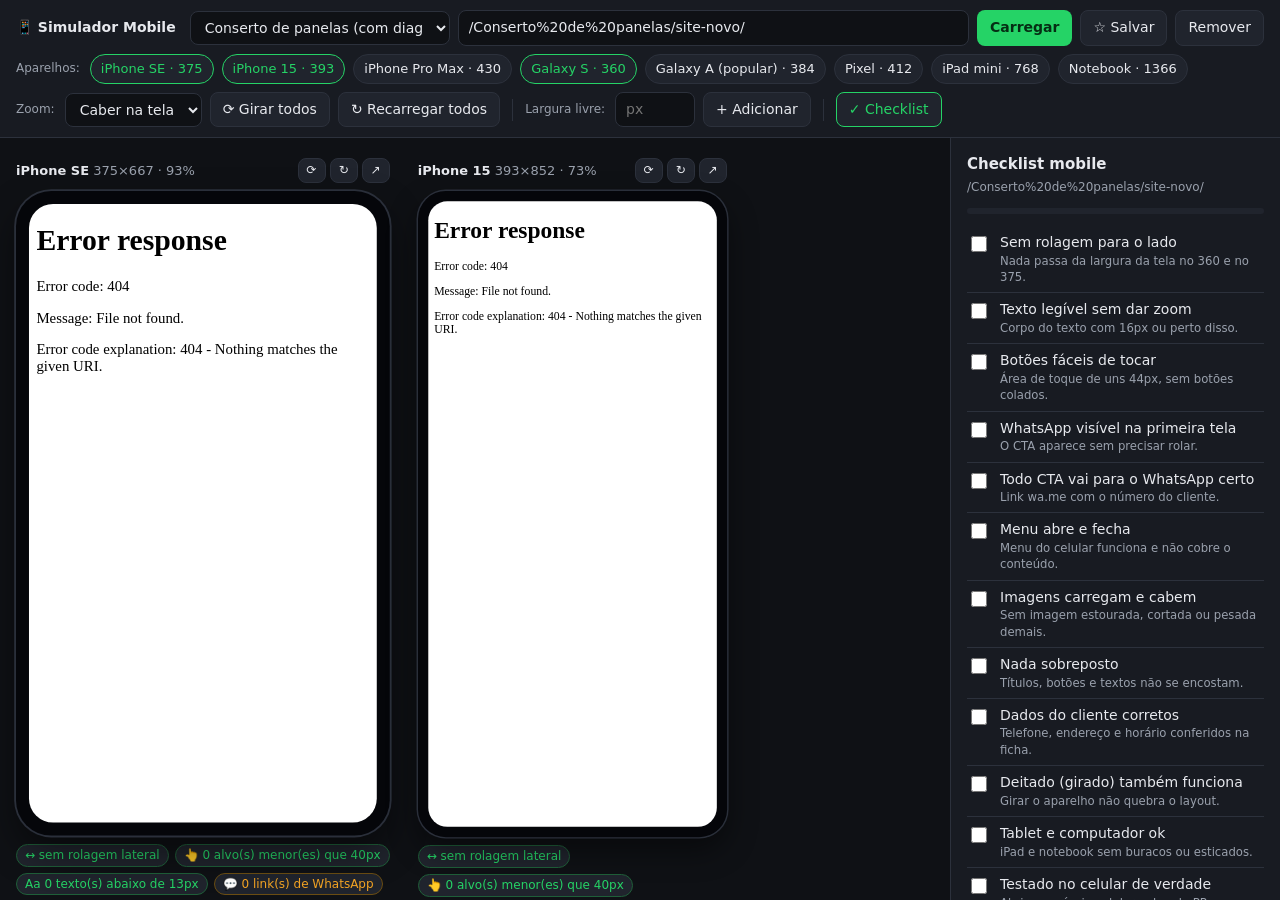
==== ferramentas/simulador-mobile/index.html @ bd8e77a7 "Adiciona o Simulador Mobile para testar os sites em vários celulares Página local que abre um site e" ====
<!doctype html>
<html lang="pt-BR">
<head>
<meta charset="utf-8">
<meta name="viewport" content="width=device-width, initial-scale=1">
<title>Simulador Mobile</title>
<style>
  :root {
    --bg: #0f1115;
    --painel: #181b22;
    --painel-2: #20242d;
    --borda: #2c313c;
    --texto: #e7e9ee;
    --suave: #9aa1ad;
    --destaque: #25d366;
    --alerta: #f5a524;
    --erro: #ef4444;
    --casca: #05060a;
    --raio: 10px;
  }
  * { box-sizing: border-box; }
  html, body { margin: 0; height: 100%; }
  body {
    background: var(--bg);
    color: var(--texto);
    font: 14px/1.4 system-ui, -apple-system, "Segoe UI", Roboto, sans-serif;
    display: flex;
    flex-direction: column;
  }
  button, input, select, textarea { font: inherit; color: inherit; }
  button {
    background: var(--painel-2);
    border: 1px solid var(--borda);
    border-radius: 8px;
    padding: 7px 12px;
    cursor: pointer;
    white-space: nowrap;
  }
  button:hover { border-color: var(--suave); }
  button.primario { background: var(--destaque); color: #052e14; border-color: transparent; font-weight: 600; }
  button.ativo { border-color: var(--destaque); color: var(--destaque); }
  input, select, textarea {
    background: var(--bg);
    border: 1px solid var(--borda);
    border-radius: 8px;
    padding: 7px 10px;
  }
  input:focus, select:focus, textarea:focus, button:focus-visible { outline: 2px solid var(--destaque); outline-offset: 1px; }

  header {
    background: var(--painel);
    border-bottom: 1px solid var(--borda);
    padding: 10px 16px;
    display: grid;
    gap: 8px;
  }
  .linha { display: flex; gap: 8px; flex-wrap: wrap; align-items: center; }
  .marca { font-weight: 700; margin-right: 6px; }
  #url { flex: 1 1 320px; min-width: 0; }
  #sites { max-width: 260px; }
  .rotulo { color: var(--suave); font-size: 12px; margin-right: 2px; }
  .chip { padding: 5px 10px; border-radius: 999px; font-size: 13px; }
  .sep { width: 1px; height: 22px; background: var(--borda); margin: 0 4px; }

  main { flex: 1; display: flex; min-height: 0; }
  #palco {
    flex: 1;
    overflow: auto;
    padding: 20px 16px 40px;
    display: flex;
    gap: 28px;
    align-items: flex-start;
    flex-wrap: wrap;
    align-content: flex-start;
  }
  .aparelho { display: flex; flex-direction: column; gap: 8px; }
  .aparelho-topo { display: flex; justify-content: space-between; align-items: center; gap: 8px; font-size: 13px; }
  .aparelho-topo b { font-weight: 600; }
  .aparelho-topo .medida { color: var(--suave); font-variant-numeric: tabular-nums; }
  .aparelho-topo .acoes { display: flex; gap: 4px; }
  .aparelho-topo .acoes button { padding: 3px 8px; font-size: 12px; }
  .moldura { position: relative; }
  .casca {
    position: absolute; top: 0; left: 0;
    transform-origin: top left;
    background: var(--casca);
    border-radius: 38px;
    padding: 14px;
    box-shadow: 0 0 0 2px #2a2f3a, 0 18px 40px rgba(0,0,0,.45);
  }
  .casca.tablet { border-radius: 26px; padding: 18px; }
  .casca.desktop { border-radius: 10px; padding: 10px 10px 18px; }
  .casca iframe {
    display: block;
    border: 0;
    background: #fff;
    border-radius: 26px;
  }
  .casca.tablet iframe { border-radius: 10px; }
  .casca.desktop iframe { border-radius: 2px; }
  .diagnostico { display: flex; gap: 6px; flex-wrap: wrap; font-size: 12px; max-width: 100%; }
  .selo { padding: 2px 8px; border-radius: 999px; background: var(--painel-2); border: 1px solid var(--borda); }
  .selo.ok { color: var(--destaque); border-color: #1f5f39; }
  .selo.aviso { color: var(--alerta); border-color: #6b4d12; }
  .selo.ruim { color: var(--erro); border-color: #6b1f1f; }

  aside {
    width: 330px;
    flex: none;
    background: var(--painel);
    border-left: 1px solid var(--borda);
    overflow: auto;
    padding: 16px;
  }
  aside.fechado { display: none; }
  aside h2 { font-size: 15px; margin: 0 0 4px; }
  aside p.sub { color: var(--suave); margin: 0 0 12px; font-size: 12px; word-break: break-all; }
  .item { display: flex; gap: 10px; align-items: flex-start; padding: 7px 0; border-bottom: 1px solid var(--borda); cursor: pointer; }
  .item input { margin-top: 3px; accent-color: var(--destaque); width: 16px; height: 16px; flex: none; }
  .item small { display: block; color: var(--suave); }
  .progresso { height: 6px; background: var(--painel-2); border-radius: 999px; overflow: hidden; margin: 8px 0 12px; }
  .progresso div { height: 100%; background: var(--destaque); width: 0; transition: width .2s; }
  aside textarea { width: 100%; min-height: 90px; margin-top: 12px; resize: vertical; }
  aside .linha { margin-top: 10px; }
  .dica { color: var(--suave); font-size: 12px; margin-top: 16px; border-top: 1px solid var(--borda); padding-top: 12px; }
  .dica code { background: var(--bg); padding: 1px 5px; border-radius: 4px; }
  .vazio { color: var(--suave); padding: 40px 0; text-align: center; width: 100%; }
  #aviso { position: fixed; bottom: 16px; left: 50%; transform: translateX(-50%); background: var(--destaque); color: #052e14; padding: 8px 14px; border-radius: 8px; font-weight: 600; opacity: 0; transition: opacity .2s; pointer-events: none; }
  #aviso.mostra { opacity: 1; }

  @media (max-width: 900px) {
    body { display: block; }
    main { display: block; }
    #palco { overflow: visible; justify-content: center; }
    aside { width: 100%; border-left: 0; border-top: 1px solid var(--borda); }
    #sites { max-width: 100%; flex: 1 1 100%; }
  }
</style>
</head>
<body>
<header>
  <div class="linha">
    <span class="marca">📱 Simulador Mobile</span>
    <select id="sites" aria-label="Sites salvos"></select>
    <input id="url" type="text" placeholder="Endereço do site (ex.: localhost:5180 ou meusite.netlify.app)" aria-label="Endereço do site">
    <button class="primario" id="carregar">Carregar</button>
    <button id="salvar" title="Guardar este endereço na lista">☆ Salvar</button>
    <button id="remover" title="Tirar o site selecionado da lista">Remover</button>
  </div>
  <div class="linha" id="linha-aparelhos">
    <span class="rotulo">Aparelhos:</span>
  </div>
  <div class="linha">
    <span class="rotulo">Zoom:</span>
    <select id="zoom" aria-label="Zoom">
      <option value="auto">Caber na tela</option>
      <option value="1">100%</option>
      <option value="0.75">75%</option>
      <option value="0.5">50%</option>
    </select>
    <button id="girar">⟳ Girar todos</button>
    <button id="recarregar">↻ Recarregar todos</button>
    <span class="sep"></span>
    <span class="rotulo">Largura livre:</span>
    <input id="largura" type="number" min="240" max="1920" step="1" placeholder="px" style="width:80px" aria-label="Largura livre em pixels">
    <button id="add-largura">+ Adicionar</button>
    <span class="sep"></span>
    <button id="painel">✓ Checklist</button>
  </div>
</header>

<main>
  <section id="palco" aria-label="Aparelhos"></section>
  <aside id="lateral">
    <h2>Checklist mobile</h2>
    <p class="sub" id="check-url">Carregue um site para começar.</p>
    <div class="progresso"><div id="barra"></div></div>
    <div id="itens"></div>
    <textarea id="notas" placeholder="Anotações deste site (o que corrigir, em qual aparelho)…"></textarea>
    <div class="linha">
      <button id="copiar">Copiar relatório</button>
      <button id="limpar">Zerar checklist</button>
    </div>
    <div class="dica">
      <b>Como usar</b><br>
      • O site abre em cada aparelho com a largura real dele, então o CSS de celular é aplicado igual ao do aparelho.<br>
      • Toque, teclado virtual e o navegador do celular <b>não</b> são simulados: a conferência final continua sendo no celular de verdade.<br>
      • Se um aparelho ficar em branco, o site bloqueia ser aberto dentro de outra página. Use ↗ para abrir em nova aba.<br>
      • Para ter os <b>diagnósticos automáticos</b> (rolagem lateral, botões pequenos, letras pequenas, links de WhatsApp), abra esta ferramenta pelo servidor da pasta da agência. Veja o <code>LEIAME.md</code>.
    </div>
  </aside>
</main>
<div id="aviso" role="status"></div>

<script>
(() => {
  const APARELHOS = [
    { id: 'se',     nome: 'iPhone SE',    w: 375,  h: 667,  tipo: 'celular' },
    { id: 'ip15',   nome: 'iPhone 15',    w: 393,  h: 852,  tipo: 'celular' },
    { id: 'promax', nome: 'iPhone Pro Max', w: 430, h: 932, tipo: 'celular' },
    { id: 'galaxy', nome: 'Galaxy S',     w: 360,  h: 780,  tipo: 'celular' },
    { id: 'a',      nome: 'Galaxy A (popular)', w: 384, h: 832, tipo: 'celular' },
    { id: 'pixel',  nome: 'Pixel',        w: 412,  h: 915,  tipo: 'celular' },
    { id: 'ipad',   nome: 'iPad mini',    w: 768,  h: 1024, tipo: 'tablet' },
    { id: 'note',   nome: 'Notebook',     w: 1366, h: 768,  tipo: 'desktop' },
  ];

  const CHECKLIST = [
    ['Sem rolagem para o lado', 'Nada passa da largura da tela no 360 e no 375.'],
    ['Texto legível sem dar zoom', 'Corpo do texto com 16px ou perto disso.'],
    ['Botões fáceis de tocar', 'Área de toque de uns 44px, sem botões colados.'],
    ['WhatsApp visível na primeira tela', 'O CTA aparece sem precisar rolar.'],
    ['Todo CTA vai para o WhatsApp certo', 'Link wa.me com o número do cliente.'],
    ['Menu abre e fecha', 'Menu do celular funciona e não cobre o conteúdo.'],
    ['Imagens carregam e cabem', 'Sem imagem estourada, cortada ou pesada demais.'],
    ['Nada sobreposto', 'Títulos, botões e textos não se encostam.'],
    ['Dados do cliente corretos', 'Telefone, endereço e horário conferidos na ficha.'],
    ['Deitado (girado) também funciona', 'Girar o aparelho não quebra o layout.'],
    ['Tablet e computador ok', 'iPad e notebook sem buracos ou esticados.'],
    ['Testado no celular de verdade', 'Abrir no próprio celular antes do PR.'],
  ];

  const SITES_PADRAO = [
    { nome: 'Conserto de panelas (com diagnóstico)', url: '/Conserto%20de%20panelas/site-novo/' },
    { nome: 'Conserto de panelas (local 5180)', url: 'http://localhost:5180/' },
    { nome: 'Conserto de panelas (Netlify)', url: 'https://conserto-de-panelas-bh.netlify.app/' },
  ];

  // ---------- armazenamento (falha em silêncio em janela anônima) ----------
  const CHAVE = 'simulador-mobile:v1';
  function ler() {
    try { return JSON.parse(localStorage.getItem(CHAVE)) || {}; } catch { return {}; }
  }
  function gravar() {
    try { localStorage.setItem(CHAVE, JSON.stringify(estado)); } catch {}
  }

  const salvo = ler();
  const estado = {
    url: salvo.url || (location.protocol === 'file:' ? SITES_PADRAO[2].url : SITES_PADRAO[0].url),
    sites: Array.isArray(salvo.sites) && salvo.sites.length ? salvo.sites : SITES_PADRAO.slice(),
    ativos: Array.isArray(salvo.ativos) ? salvo.ativos : ['se', 'ip15', 'galaxy'],
    livres: Array.isArray(salvo.livres) ? salvo.livres : [],
    girados: salvo.girados || {},
    zoom: salvo.zoom || 'auto',
    painel: salvo.painel !== false,
    checks: salvo.checks || {},
  };

  const $ = (s) => document.querySelector(s);
  const palco = $('#palco');
  const campoUrl = $('#url');
  const listaSites = $('#sites');

  function avisar(msg) {
    const a = $('#aviso');
    a.textContent = msg;
    a.classList.add('mostra');
    clearTimeout(avisar.t);
    avisar.t = setTimeout(() => a.classList.remove('mostra'), 1800);
  }

  function normalizar(u) {
    u = (u || '').trim();
    if (!u) return '';
    if (/^(https?:|file:)/i.test(u) || u.startsWith('/')) return u;
    const local = /^(localhost|127\.|192\.168\.|10\.)/i.test(u);
    return (local ? 'http://' : 'https://') + u;
  }

  function todosAparelhos() {
    return APARELHOS.concat(estado.livres.map((w) => ({
      id: 'livre-' + w, nome: 'Livre', w, h: Math.round(w * 2.05), tipo: w >= 1024 ? 'desktop' : (w >= 700 ? 'tablet' : 'celular'), livre: true,
    })));
  }

  // ---------- sites salvos ----------
  function montarSites() {
    listaSites.innerHTML = '';
    const opc0 = document.createElement('option');
    opc0.value = '';
    opc0.textContent = 'Sites salvos…';
    listaSites.appendChild(opc0);
    estado.sites.forEach((s, i) => {
      const o = document.createElement('option');
      o.value = String(i);
      o.textContent = s.nome;
      if (s.url === estado.url) o.selected = true;
      listaSites.appendChild(o);
    });
  }
  listaSites.addEventListener('change', () => {
    const s = estado.sites[Number(listaSites.value)];
    if (s) carregar(s.url);
  });
  $('#salvar').addEventListener('click', () => {
    const url = normalizar(campoUrl.value);
    if (!url) return;
    if (estado.sites.some((s) => s.url === url)) { avisar('Esse site já está salvo'); return; }
    const nome = prompt('Nome do site na lista:', url.replace(/^https?:\/\//, '').replace(/\/$/, ''));
    if (!nome) return;
    estado.sites.push({ nome: nome.trim(), url });
    gravar(); montarSites(); avisar('Site salvo');
  });
  $('#remover').addEventListener('click', () => {
    const i = Number(listaSites.value);
    const s = estado.sites[i];
    if (!listaSites.value || !s) { avisar('Escolha um site da lista primeiro'); return; }
    if (!confirm('Tirar "' + s.nome + '" da lista?')) return;
    estado.sites.splice(i, 1);
    gravar(); montarSites();
  });

  // ---------- botões de aparelho ----------
  function montarChips() {
    const linha = $('#linha-aparelhos');
    linha.querySelectorAll('.chip').forEach((c) => c.remove());
    todosAparelhos().forEach((a) => {
      const b = document.createElement('button');
      b.className = 'chip' + (estado.ativos.includes(a.id) ? ' ativo' : '');
      b.textContent = a.livre ? a.w + 'px ✕' : a.nome + ' · ' + a.w;
      b.title = a.livre ? 'Clique para tirar esta largura' : 'Mostrar ou esconder';
      b.addEventListener('click', () => {
        if (a.livre) {
          estado.livres = estado.livres.filter((w) => w !== a.w);
          estado.ativos = estado.ativos.filter((x) => x !== a.id);
        } else if (estado.ativos.includes(a.id)) {
          estado.ativos = estado.ativos.filter((x) => x !== a.id);
        } else {
          estado.ativos.push(a.id);
        }
        gravar(); montarChips(); montarPalco();
      });
      linha.appendChild(b);
    });
  }
  $('#add-largura').addEventListener('click', () => {
    const w = Math.round(Number($('#largura').value));
    if (!(w >= 240 && w <= 1920)) { avisar('Use uma largura entre 240 e 1920'); return; }
    if (!estado.livres.includes(w)) estado.livres.push(w);
    if (!estado.ativos.includes('livre-' + w)) estado.ativos.push('livre-' + w);
    $('#largura').value = '';
    gravar(); montarChips(); montarPalco();
  });

  // ---------- palco ----------
  function medidas(a) {
    const g = !!estado.girados[a.id];
    return { w: g ? a.h : a.w, h: g ? a.w : a.h };
  }
  function borda(tipo) { return tipo === 'tablet' ? 18 : tipo === 'desktop' ? 10 : 14; }

  function escala(a) {
    if (estado.zoom !== 'auto') return Number(estado.zoom);
    const { w, h } = medidas(a);
    const b = borda(a.tipo);
    const estreito = window.matchMedia('(max-width: 900px)').matches;
    const altura = Math.max(320, (estreito ? window.innerHeight * 0.85 : palco.clientHeight) - 110);
    const largura = Math.max(260, palco.clientWidth - 40);
    return Math.min(1, altura / (h + b * 2 + 8), largura / (w + b * 2));
  }

  function montarPalco() {
    palco.innerHTML = '';
    const lista = todosAparelhos().filter((a) => estado.ativos.includes(a.id));
    if (!lista.length) {
      palco.innerHTML = '<p class="vazio">Escolha pelo menos um aparelho acima.</p>';
      return;
    }
    lista.forEach((a) => {
      const { w, h } = medidas(a);
      const b = borda(a.tipo);
      const s = escala(a);
      const cw = w + b * 2;
      const ch = h + b * 2 + (a.tipo === 'desktop' ? 8 : 0);

      const caixa = document.createElement('div');
      caixa.className = 'aparelho';
      caixa.style.width = Math.max(cw * s, 200) + 'px';

      const topo = document.createElement('div');
      topo.className = 'aparelho-topo';
      topo.innerHTML = '<span><b></b> <span class="medida"></span></span><span class="acoes"></span>';
      topo.querySelector('b').textContent = a.livre ? 'Largura livre' : a.nome;
      topo.querySelector('.medida').textContent = w + '×' + h + (s < 1 ? ' · ' + Math.round(s * 100) + '%' : '');
      const acoes = topo.querySelector('.acoes');

      const iframe = document.createElement('iframe');
      iframe.width = w;
      iframe.height = h;
      iframe.title = (a.livre ? 'Largura ' + w : a.nome) + ' — ' + estado.url;
      iframe.src = estado.url;

      const diag = document.createElement('div');
      diag.className = 'diagnostico';

      const bt = (txt, title, fn) => {
        const x = document.createElement('button');
        x.textContent = txt; x.title = title; x.addEventListener('click', fn);
        acoes.appendChild(x);
      };
      bt('⟳', 'Girar este aparelho', () => { estado.girados[a.id] = !estado.girados[a.id]; gravar(); montarPalco(); });
      bt('↻', 'Recarregar', () => { iframe.src = estado.url; });
      bt('↗', 'Abrir em nova aba', () => { window.open(estado.url, '_blank', 'noopener'); });

      const moldura = document.createElement('div');
      moldura.className = 'moldura';
      moldura.style.width = cw * s + 'px';
      moldura.style.height = ch * s + 'px';
      const casca = document.createElement('div');
      casca.className = 'casca' + (a.tipo !== 'celular' ? ' ' + a.tipo : '');
      casca.style.transform = 'scale(' + s + ')';
      casca.appendChild(iframe);
      moldura.appendChild(casca);

      iframe.addEventListener('load', () => diagnosticar(iframe, diag, w));

      caixa.append(topo, moldura, diag);
      palco.appendChild(caixa);
    });
  }

  // ---------- diagnóstico automático (só quando o site é da mesma origem) ----------
  function selo(diag, classe, texto, dica) {
    const x = document.createElement('span');
    x.className = 'selo ' + classe;
    x.textContent = texto;
    if (dica) x.title = dica;
    diag.appendChild(x);
  }
  function diagnosticar(iframe, diag, w) {
    diag.innerHTML = '';
    let doc;
    try { doc = iframe.contentDocument; if (!doc || !doc.body) throw 0; }
    catch { selo(diag, '', 'sem diagnóstico automático', 'O site está em outra origem. Veja o LEIAME.md para ativar.'); return; }

    setTimeout(() => {
      try {
        const win = iframe.contentWindow;
        const larg = Math.max(doc.documentElement.scrollWidth, doc.body.scrollWidth);
        const sobra = larg - win.innerWidth;
        if (sobra > 1) selo(diag, 'ruim', '↔ passa ' + sobra + 'px da tela', culpados(doc, win.innerWidth));
        else selo(diag, 'ok', '↔ sem rolagem lateral');

        const tocaveis = [...doc.querySelectorAll('a[href], button, input, select, textarea, [role="button"]')]
          .filter((el) => { const r = el.getBoundingClientRect(); return r.width > 0 && r.height > 0 && win.getComputedStyle(el).visibility !== 'hidden'; });
        const pequenos = tocaveis.filter((el) => {
          const r = el.getBoundingClientRect();
          const emTexto = el.tagName === 'A' && el.closest('p, li') && !el.className;
          return !emTexto && (r.height < 40 || r.width < 40);
        });
        selo(diag, pequenos.length ? 'aviso' : 'ok', '👆 ' + pequenos.length + ' alvo(s) menor(es) que 40px',
          pequenos.slice(0, 8).map(descrever).join('\n'));

        const letras = [...doc.querySelectorAll('p, li, a, span, label, small, td')]
          .filter((el) => el.childNodes.length && [...el.childNodes].some((n) => n.nodeType === 3 && n.textContent.trim()))
          .filter((el) => parseFloat(win.getComputedStyle(el).fontSize) < 13);
        selo(diag, letras.length ? 'aviso' : 'ok', 'Aa ' + letras.length + ' texto(s) abaixo de 13px',
          letras.slice(0, 8).map(descrever).join('\n'));

        const wa = [...doc.querySelectorAll('a[href]')].filter((el) => /wa\.me|api\.whatsapp\.com|whatsapp:/i.test(el.getAttribute('href')));
        const numeros = [...new Set(wa.map((el) => (el.getAttribute('href').match(/(?:wa\.me\/|phone=)(\d+)/) || [])[1]).filter(Boolean))];
        selo(diag, wa.length ? (numeros.length > 1 ? 'aviso' : 'ok') : 'aviso',
          '💬 ' + wa.length + ' link(s) de WhatsApp' + (numeros.length > 1 ? ' · ' + numeros.length + ' números diferentes!' : ''),
          numeros.join('\n'));

        const primeira = wa.some((el) => { const r = el.getBoundingClientRect(); return r.top < win.innerHeight && r.bottom > 0 && r.width > 0; });
        if (wa.length) selo(diag, primeira ? 'ok' : 'aviso', primeira ? 'WhatsApp na primeira tela' : 'WhatsApp só depois de rolar');
      } catch (e) {
        selo(diag, '', 'diagnóstico falhou: ' + e.message);
      }
    }, 600);
  }
  function descrever(el) {
    const t = (el.textContent || el.getAttribute('aria-label') || '').trim().replace(/\s+/g, ' ').slice(0, 40);
    return el.tagName.toLowerCase() + (el.className && typeof el.className === 'string' ? '.' + el.className.trim().split(/\s+/)[0] : '') + (t ? ' "' + t + '"' : '');
  }
  function culpados(doc, larg) {
    const lista = [...doc.body.querySelectorAll('*')].filter((el) => el.getBoundingClientRect().right > larg + 1);
    const folhas = lista.filter((el) => !lista.some((o) => o !== el && el.contains(o)));
    return 'Passam da tela:\n' + folhas.slice(0, 8).map(descrever).join('\n');
  }

  // ---------- checklist ----------
  function chaveCheck() { return estado.url.replace(/[?#].*$/, ''); }
  function montarChecklist() {
    const k = chaveCheck();
    const dados = estado.checks[k] || { feitos: [], notas: '' };
    $('#check-url').textContent = k;
    const itens = $('#itens');
    itens.innerHTML = '';
    CHECKLIST.forEach(([titulo, dica], i) => {
      const l = document.createElement('label');
      l.className = 'item';
      l.innerHTML = '<input type="checkbox"><span><span class="t"></span><small></small></span>';
      l.querySelector('.t').textContent = titulo;
      l.querySelector('small').textContent = dica;
      const cb = l.querySelector('input');
      cb.checked = dados.feitos.includes(i);
      cb.addEventListener('change', () => {
        const d = estado.checks[k] || { feitos: [], notas: '' };
        d.feitos = cb.checked ? [...new Set([...d.feitos, i])] : d.feitos.filter((x) => x !== i);
        estado.checks[k] = d; gravar(); progresso();
      });
      itens.appendChild(l);
    });
    $('#notas').value = dados.notas || '';
    progresso();
  }
  function progresso() {
    const d = estado.checks[chaveCheck()] || { feitos: [] };
    $('#barra').style.width = (d.feitos.length / CHECKLIST.length * 100) + '%';
  }
  $('#notas').addEventListener('input', (e) => {
    const k = chaveCheck();
    const d = estado.checks[k] || { feitos: [], notas: '' };
    d.notas = e.target.value; estado.checks[k] = d; gravar();
  });
  $('#limpar').addEventListener('click', () => {
    if (!confirm('Zerar o checklist e as anotações deste site?')) return;
    delete estado.checks[chaveCheck()]; gravar(); montarChecklist();
  });
  $('#copiar').addEventListener('click', async () => {
    const d = estado.checks[chaveCheck()] || { feitos: [], notas: '' };
    const aparelhos = todosAparelhos().filter((a) => estado.ativos.includes(a.id)).map((a) => (a.livre ? 'livre' : a.nome) + ' ' + a.w + 'px').join(', ');
    const linhas = [
      '## Teste mobile',
      'Site: ' + chaveCheck(),
      'Aparelhos: ' + aparelhos,
      '',
      ...CHECKLIST.map(([t], i) => '- [' + (d.feitos.includes(i) ? 'x' : ' ') + '] ' + t),
    ];
    const diags = [...document.querySelectorAll('.aparelho')].map((c) => {
      const nome = c.querySelector('.aparelho-topo b').textContent + ' ' + c.querySelector('.medida').textContent.split(' ')[0];
      const s = [...c.querySelectorAll('.selo')].map((x) => x.textContent).join(' · ');
      return s ? '- ' + nome + ': ' + s : '';
    }).filter(Boolean);
    if (diags.length) linhas.push('', '### Diagnóstico automático', ...diags);
    if (d.notas && d.notas.trim()) linhas.push('', '### Anotações', d.notas.trim());
    const texto = linhas.join('\n');
    try { await navigator.clipboard.writeText(texto); avisar('Relatório copiado'); }
    catch { prompt('Copie o relatório:', texto); }
  });

  // ---------- controles gerais ----------
  function carregar(url) {
    url = normalizar(url);
    if (!url) return;
    estado.url = url;
    campoUrl.value = url;
    gravar(); montarSites(); montarPalco(); montarChecklist();
  }
  $('#carregar').addEventListener('click', () => carregar(campoUrl.value));
  campoUrl.addEventListener('keydown', (e) => { if (e.key === 'Enter') carregar(campoUrl.value); });
  $('#recarregar').addEventListener('click', () => {
    palco.querySelectorAll('iframe').forEach((f) => { f.src = estado.url; });
  });
  $('#girar').addEventListener('click', () => {
    const lista = todosAparelhos().filter((a) => estado.ativos.includes(a.id));
    const algumEmPe = lista.some((a) => !estado.girados[a.id]);
    lista.forEach((a) => { estado.girados[a.id] = algumEmPe; });
    gravar(); montarPalco();
  });
  const zoom = $('#zoom');
  zoom.value = estado.zoom;
  zoom.addEventListener('change', () => { estado.zoom = zoom.value; gravar(); montarPalco(); });
  const lateral = $('#lateral');
  const btPainel = $('#painel');
  function aplicarPainel() {
    lateral.classList.toggle('fechado', !estado.painel);
    btPainel.classList.toggle('ativo', estado.painel);
  }
  btPainel.addEventListener('click', () => { estado.painel = !estado.painel; gravar(); aplicarPainel(); montarPalco(); });

  let tempo;
  window.addEventListener('resize', () => {
    if (estado.zoom !== 'auto') return;
    clearTimeout(tempo);
    tempo = setTimeout(montarPalco, 250);
  });

  // ---------- início ----------
  const daBarra = new URLSearchParams(location.search).get('url');
  campoUrl.value = estado.url;
  aplicarPainel();
  montarSites();
  montarChips();
  if (daBarra) carregar(daBarra); else { montarPalco(); montarChecklist(); }
})();
</script>
</body>
</html>
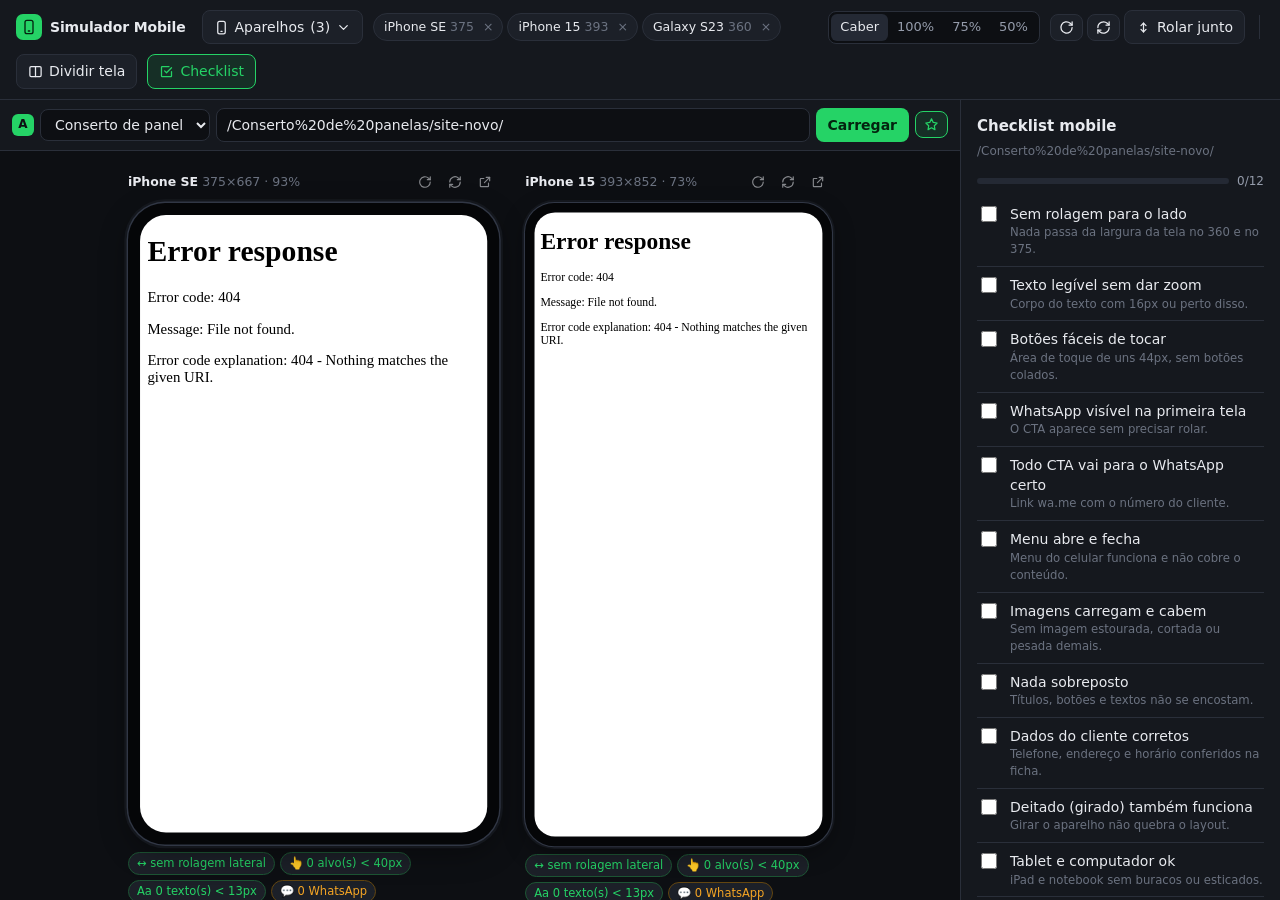
==== commit b21e67ca: "Simulador Mobile: 40 aparelhos com busca, tela dividida e rolar junto - Lista de ~40 modelos (Apple," ====
--- a/ferramentas/simulador-mobile/index.html
+++ b/ferramentas/simulador-mobile/index.html
@@ -6,106 +6,189 @@
 <title>Simulador Mobile</title>
 <style>
   :root {
-    --bg: #0f1115;
-    --painel: #181b22;
-    --painel-2: #20242d;
-    --borda: #2c313c;
-    --texto: #e7e9ee;
-    --suave: #9aa1ad;
+    --bg: #0d0f13;
+    --painel: #15181e;
+    --painel-2: #1c2028;
+    --painel-3: #242934;
+    --borda: #2a2f3a;
+    --borda-forte: #3a4150;
+    --texto: #e8eaef;
+    --suave: #959cab;
+    --apagado: #6b7280;
     --destaque: #25d366;
+    --destaque-fundo: rgba(37, 211, 102, .12);
     --alerta: #f5a524;
-    --erro: #ef4444;
-    --casca: #05060a;
-    --raio: 10px;
+    --erro: #f05252;
+    --casca: #050608;
+    --sombra: 0 10px 30px rgba(0, 0, 0, .35);
+    --cor-a: #25d366;
+    --cor-b: #60a5fa;
+    --cor-c: #f472b6;
   }
   * { box-sizing: border-box; }
   html, body { margin: 0; height: 100%; }
   body {
     background: var(--bg);
     color: var(--texto);
-    font: 14px/1.4 system-ui, -apple-system, "Segoe UI", Roboto, sans-serif;
+    font: 14px/1.45 system-ui, -apple-system, "Segoe UI", Roboto, sans-serif;
     display: flex;
     flex-direction: column;
+    -webkit-font-smoothing: antialiased;
   }
   button, input, select, textarea { font: inherit; color: inherit; }
   button {
     background: var(--painel-2);
     border: 1px solid var(--borda);
     border-radius: 8px;
-    padding: 7px 12px;
+    padding: 6px 11px;
     cursor: pointer;
     white-space: nowrap;
-  }
-  button:hover { border-color: var(--suave); }
-  button.primario { background: var(--destaque); color: #052e14; border-color: transparent; font-weight: 600; }
-  button.ativo { border-color: var(--destaque); color: var(--destaque); }
+    display: inline-flex;
+    align-items: center;
+    gap: 6px;
+    transition: border-color .15s, background .15s, color .15s;
+  }
+  button:hover { border-color: var(--borda-forte); background: var(--painel-3); }
+  button.primario { background: var(--destaque); color: #04230f; border-color: transparent; font-weight: 600; }
+  button.primario:hover { background: #3be07c; }
+  button.ativo { border-color: var(--destaque); color: var(--destaque); background: var(--destaque-fundo); }
+  button.icone { padding: 5px 8px; }
+  button:disabled { opacity: .45; cursor: default; }
   input, select, textarea {
     background: var(--bg);
     border: 1px solid var(--borda);
     border-radius: 8px;
-    padding: 7px 10px;
-  }
-  input:focus, select:focus, textarea:focus, button:focus-visible { outline: 2px solid var(--destaque); outline-offset: 1px; }
-
-  header {
+    padding: 6px 10px;
+  }
+  input::placeholder, textarea::placeholder { color: var(--apagado); }
+  :focus-visible { outline: 2px solid var(--destaque); outline-offset: 1px; }
+  svg { width: 15px; height: 15px; flex: none; }
+
+  /* ---------- barra superior ---------- */
+  .topo {
     background: var(--painel);
     border-bottom: 1px solid var(--borda);
     padding: 10px 16px;
-    display: grid;
-    gap: 8px;
-  }
-  .linha { display: flex; gap: 8px; flex-wrap: wrap; align-items: center; }
-  .marca { font-weight: 700; margin-right: 6px; }
-  #url { flex: 1 1 320px; min-width: 0; }
-  #sites { max-width: 260px; }
-  .rotulo { color: var(--suave); font-size: 12px; margin-right: 2px; }
-  .chip { padding: 5px 10px; border-radius: 999px; font-size: 13px; }
-  .sep { width: 1px; height: 22px; background: var(--borda); margin: 0 4px; }
-
+    display: flex;
+    gap: 10px;
+    align-items: center;
+    flex-wrap: wrap;
+    position: relative;
+    z-index: 5;
+  }
+  .marca { display: flex; align-items: center; gap: 8px; font-weight: 700; letter-spacing: -.01em; margin-right: 6px; }
+  .marca .logo { width: 26px; height: 26px; border-radius: 7px; background: var(--destaque); color: #04230f; display: grid; place-items: center; }
+  .marca .logo svg { width: 16px; height: 16px; }
+  .grupo { display: flex; gap: 4px; align-items: center; }
+  .grupo-sep { width: 1px; height: 24px; background: var(--borda); margin: 0 4px; }
+  .empurra { flex: 1; }
+  .segmentado { display: inline-flex; background: var(--bg); border: 1px solid var(--borda); border-radius: 8px; padding: 2px; }
+  .segmentado button { border: 0; background: transparent; padding: 4px 9px; border-radius: 6px; font-size: 13px; color: var(--suave); }
+  .segmentado button.ativo { background: var(--painel-3); color: var(--texto); }
+  .selecionados { display: flex; gap: 4px; flex-wrap: wrap; align-items: center; }
+  .chip {
+    font-size: 12.5px;
+    padding: 3px 4px 3px 10px;
+    border-radius: 999px;
+    background: var(--painel-2);
+    border: 1px solid var(--borda);
+    display: inline-flex; align-items: center; gap: 4px;
+  }
+  .chip .px { color: var(--apagado); font-variant-numeric: tabular-nums; }
+  .chip button { border: 0; background: transparent; padding: 1px 5px; border-radius: 999px; color: var(--apagado); }
+  .chip button:hover { color: var(--erro); background: transparent; }
+
+  /* ---------- seletor de aparelhos ---------- */
+  .seletor { position: relative; }
+  .pop {
+    position: absolute; top: calc(100% + 6px); left: 0;
+    width: 360px; max-width: calc(100vw - 32px);
+    background: var(--painel);
+    border: 1px solid var(--borda-forte);
+    border-radius: 12px;
+    box-shadow: var(--sombra);
+    display: none;
+    flex-direction: column;
+    max-height: min(560px, calc(100vh - 90px));
+  }
+  .pop.aberto { display: flex; }
+  .pop-topo { padding: 10px; border-bottom: 1px solid var(--borda); display: grid; gap: 8px; }
+  .pop-topo input { width: 100%; }
+  .atalhos { display: flex; gap: 4px; flex-wrap: wrap; }
+  .atalhos button { font-size: 12px; padding: 3px 9px; border-radius: 999px; }
+  .lista { overflow: auto; padding: 4px 0; }
+  .lista h4 { margin: 8px 12px 2px; font-size: 11px; text-transform: uppercase; letter-spacing: .06em; color: var(--apagado); font-weight: 600; }
+  .op { display: flex; align-items: center; gap: 10px; padding: 6px 12px; cursor: pointer; }
+  .op:hover { background: var(--painel-2); }
+  .op input { accent-color: var(--destaque); width: 15px; height: 15px; margin: 0; }
+  .op .nome { flex: 1; }
+  .op .tag { font-size: 10.5px; color: var(--destaque); border: 1px solid #1f5f39; border-radius: 999px; padding: 0 6px; }
+  .op .px { color: var(--apagado); font-size: 12px; font-variant-numeric: tabular-nums; }
+  .pop-rodape { padding: 10px; border-top: 1px solid var(--borda); display: flex; gap: 6px; align-items: center; }
+  .pop-rodape input { width: 90px; }
+  .pop-rodape .contador { margin-left: auto; color: var(--apagado); font-size: 12px; }
+  .nada { color: var(--apagado); padding: 16px 12px; text-align: center; }
+
+  /* ---------- área principal ---------- */
   main { flex: 1; display: flex; min-height: 0; }
-  #palco {
+  #janelas { flex: 1; display: flex; min-width: 0; }
+  .janela { flex: 1 1 0; min-width: 0; display: flex; flex-direction: column; border-right: 1px solid var(--borda); }
+  .janela:last-child { border-right: 0; }
+  .janela.foco .janela-topo { box-shadow: inset 0 -2px 0 var(--cor); }
+  .janela-topo {
+    display: flex; gap: 6px; align-items: center;
+    padding: 8px 12px;
+    background: var(--painel);
+    border-bottom: 1px solid var(--borda);
+  }
+  .letra { width: 22px; height: 22px; border-radius: 6px; display: grid; place-items: center; font-weight: 700; font-size: 12px; color: #0d0f13; background: var(--cor); flex: none; }
+  .janela-topo select { max-width: 170px; min-width: 0; flex: 0 1 auto; }
+  .janela-topo input { flex: 1 1 120px; min-width: 0; }
+  .palco {
     flex: 1;
     overflow: auto;
-    padding: 20px 16px 40px;
+    padding: 18px 16px 36px;
     display: flex;
-    gap: 28px;
+    gap: 26px;
     align-items: flex-start;
+    justify-content: center;
     flex-wrap: wrap;
     align-content: flex-start;
   }
   .aparelho { display: flex; flex-direction: column; gap: 8px; }
-  .aparelho-topo { display: flex; justify-content: space-between; align-items: center; gap: 8px; font-size: 13px; }
+  .aparelho-topo { display: flex; justify-content: space-between; align-items: center; gap: 8px; font-size: 12.5px; min-height: 26px; }
+  .aparelho-topo .info { min-width: 0; overflow: hidden; text-overflow: ellipsis; white-space: nowrap; }
   .aparelho-topo b { font-weight: 600; }
-  .aparelho-topo .medida { color: var(--suave); font-variant-numeric: tabular-nums; }
-  .aparelho-topo .acoes { display: flex; gap: 4px; }
-  .aparelho-topo .acoes button { padding: 3px 8px; font-size: 12px; }
+  .aparelho-topo .medida { color: var(--apagado); font-variant-numeric: tabular-nums; margin-left: 4px; }
+  .aparelho-topo .acoes { display: flex; gap: 2px; opacity: .55; transition: opacity .15s; }
+  .aparelho:hover .acoes, .aparelho:focus-within .acoes { opacity: 1; }
+  .aparelho-topo .acoes button { padding: 4px 6px; background: transparent; border-color: transparent; }
+  .aparelho-topo .acoes button:hover { background: var(--painel-2); border-color: var(--borda); }
+  .aparelho-topo .acoes svg { width: 14px; height: 14px; }
   .moldura { position: relative; }
   .casca {
     position: absolute; top: 0; left: 0;
     transform-origin: top left;
     background: var(--casca);
-    border-radius: 38px;
-    padding: 14px;
-    box-shadow: 0 0 0 2px #2a2f3a, 0 18px 40px rgba(0,0,0,.45);
+    border-radius: 40px;
+    padding: 13px;
+    box-shadow: 0 0 0 1.5px #313745, 0 0 0 4px #14171d, var(--sombra);
   }
   .casca.tablet { border-radius: 26px; padding: 18px; }
   .casca.desktop { border-radius: 10px; padding: 10px 10px 18px; }
-  .casca iframe {
-    display: block;
-    border: 0;
-    background: #fff;
-    border-radius: 26px;
-  }
+  .casca iframe { display: block; border: 0; background: #fff; border-radius: 28px; }
   .casca.tablet iframe { border-radius: 10px; }
   .casca.desktop iframe { border-radius: 2px; }
-  .diagnostico { display: flex; gap: 6px; flex-wrap: wrap; font-size: 12px; max-width: 100%; }
-  .selo { padding: 2px 8px; border-radius: 999px; background: var(--painel-2); border: 1px solid var(--borda); }
-  .selo.ok { color: var(--destaque); border-color: #1f5f39; }
-  .selo.aviso { color: var(--alerta); border-color: #6b4d12; }
-  .selo.ruim { color: var(--erro); border-color: #6b1f1f; }
-
+  .diagnostico { display: flex; gap: 5px; flex-wrap: wrap; font-size: 11.5px; }
+  .selo { padding: 2px 8px; border-radius: 999px; background: var(--painel-2); border: 1px solid var(--borda); color: var(--suave); cursor: default; }
+  .selo.ok { color: var(--destaque); border-color: #1d5534; }
+  .selo.aviso { color: var(--alerta); border-color: #634610; }
+  .selo.ruim { color: var(--erro); border-color: #6b2222; }
+  .vazio { color: var(--apagado); padding: 60px 16px; text-align: center; width: 100%; }
+
+  /* ---------- checklist ---------- */
   aside {
-    width: 330px;
+    width: 320px;
     flex: none;
     background: var(--painel);
     border-left: 1px solid var(--borda);
@@ -113,96 +196,182 @@
     padding: 16px;
   }
   aside.fechado { display: none; }
-  aside h2 { font-size: 15px; margin: 0 0 4px; }
-  aside p.sub { color: var(--suave); margin: 0 0 12px; font-size: 12px; word-break: break-all; }
-  .item { display: flex; gap: 10px; align-items: flex-start; padding: 7px 0; border-bottom: 1px solid var(--borda); cursor: pointer; }
-  .item input { margin-top: 3px; accent-color: var(--destaque); width: 16px; height: 16px; flex: none; }
-  .item small { display: block; color: var(--suave); }
-  .progresso { height: 6px; background: var(--painel-2); border-radius: 999px; overflow: hidden; margin: 8px 0 12px; }
-  .progresso div { height: 100%; background: var(--destaque); width: 0; transition: width .2s; }
-  aside textarea { width: 100%; min-height: 90px; margin-top: 12px; resize: vertical; }
-  aside .linha { margin-top: 10px; }
-  .dica { color: var(--suave); font-size: 12px; margin-top: 16px; border-top: 1px solid var(--borda); padding-top: 12px; }
-  .dica code { background: var(--bg); padding: 1px 5px; border-radius: 4px; }
-  .vazio { color: var(--suave); padding: 40px 0; text-align: center; width: 100%; }
-  #aviso { position: fixed; bottom: 16px; left: 50%; transform: translateX(-50%); background: var(--destaque); color: #052e14; padding: 8px 14px; border-radius: 8px; font-weight: 600; opacity: 0; transition: opacity .2s; pointer-events: none; }
-  #aviso.mostra { opacity: 1; }
+  .aside-topo { display: flex; align-items: center; justify-content: space-between; gap: 8px; }
+  aside h2 { font-size: 15px; margin: 0; }
+  aside .alvo { display: flex; gap: 6px; align-items: center; margin-top: 10px; }
+  aside .alvo select { flex: 1; min-width: 0; }
+  aside p.sub { color: var(--apagado); margin: 6px 0 0; font-size: 12px; word-break: break-all; }
+  .progresso { display: flex; align-items: center; gap: 8px; margin: 12px 0 6px; font-size: 12px; color: var(--suave); }
+  .barra { flex: 1; height: 6px; background: var(--painel-3); border-radius: 999px; overflow: hidden; }
+  .barra div { height: 100%; background: var(--destaque); width: 0; transition: width .25s; }
+  .item { display: flex; gap: 10px; align-items: flex-start; padding: 8px 0; border-bottom: 1px solid var(--borda); cursor: pointer; }
+  .item:last-child { border-bottom: 0; }
+  .item input { margin-top: 2px; accent-color: var(--destaque); width: 16px; height: 16px; flex: none; }
+  .item small { display: block; color: var(--apagado); }
+  .item:has(input:checked) .t { color: var(--suave); text-decoration: line-through; text-decoration-color: var(--apagado); }
+  aside textarea { width: 100%; min-height: 84px; margin-top: 10px; resize: vertical; }
+  aside .acoes-check { display: flex; gap: 6px; margin-top: 8px; }
+  aside .acoes-check button:first-child { flex: 1; justify-content: center; }
+  details.dica { color: var(--suave); font-size: 12px; margin-top: 16px; border-top: 1px solid var(--borda); padding-top: 12px; }
+  details.dica summary { cursor: pointer; color: var(--texto); font-weight: 600; }
+  details.dica ul { padding-left: 16px; margin: 8px 0 0; }
+  details.dica li { margin-bottom: 6px; }
+  details.dica code { background: var(--bg); padding: 1px 5px; border-radius: 4px; }
+
+  #aviso { position: fixed; bottom: 18px; left: 50%; transform: translate(-50%, 8px); background: var(--texto); color: var(--bg); padding: 8px 14px; border-radius: 8px; font-weight: 600; opacity: 0; transition: opacity .2s, transform .2s; pointer-events: none; z-index: 20; }
+  #aviso.mostra { opacity: 1; transform: translate(-50%, 0); }
 
   @media (max-width: 900px) {
     body { display: block; }
-    main { display: block; }
-    #palco { overflow: visible; justify-content: center; }
-    aside { width: 100%; border-left: 0; border-top: 1px solid var(--borda); }
-    #sites { max-width: 100%; flex: 1 1 100%; }
+    main, #janelas { display: block; }
+    .janela { border-right: 0; border-bottom: 1px solid var(--borda); }
+    .palco { overflow: visible; }
+    aside { width: 100%; border-left: 0; }
+    .empurra { display: none; }
+    .janela-topo { flex-wrap: wrap; }
+    .janela-topo select { max-width: none; flex: 1 1 calc(100% - 40px); }
   }
 </style>
 </head>
 <body>
-<header>
-  <div class="linha">
-    <span class="marca">📱 Simulador Mobile</span>
-    <select id="sites" aria-label="Sites salvos"></select>
-    <input id="url" type="text" placeholder="Endereço do site (ex.: localhost:5180 ou meusite.netlify.app)" aria-label="Endereço do site">
-    <button class="primario" id="carregar">Carregar</button>
-    <button id="salvar" title="Guardar este endereço na lista">☆ Salvar</button>
-    <button id="remover" title="Tirar o site selecionado da lista">Remover</button>
+<svg width="0" height="0" style="position:absolute" aria-hidden="true">
+  <symbol id="i-cel" viewBox="0 0 24 24" fill="none" stroke="currentColor" stroke-width="2" stroke-linecap="round"><rect x="6" y="2" width="12" height="20" rx="3"/><path d="M11 18h2"/></symbol>
+  <symbol id="i-girar" viewBox="0 0 24 24" fill="none" stroke="currentColor" stroke-width="2" stroke-linecap="round" stroke-linejoin="round"><path d="M21 12a9 9 0 1 1-3-6.7L21 8"/><path d="M21 3v5h-5"/></symbol>
+  <symbol id="i-recarregar" viewBox="0 0 24 24" fill="none" stroke="currentColor" stroke-width="2" stroke-linecap="round" stroke-linejoin="round"><path d="M3 12a9 9 0 0 1 15-6.7L21 8"/><path d="M21 3v5h-5"/><path d="M21 12a9 9 0 0 1-15 6.7L3 16"/><path d="M3 21v-5h5"/></symbol>
+  <symbol id="i-abrir" viewBox="0 0 24 24" fill="none" stroke="currentColor" stroke-width="2" stroke-linecap="round" stroke-linejoin="round"><path d="M14 4h6v6"/><path d="M20 4l-9 9"/><path d="M18 14v5a1 1 0 0 1-1 1H5a1 1 0 0 1-1-1V7a1 1 0 0 1 1-1h5"/></symbol>
+  <symbol id="i-dividir" viewBox="0 0 24 24" fill="none" stroke="currentColor" stroke-width="2" stroke-linecap="round"><rect x="3" y="4" width="18" height="16" rx="2"/><path d="M12 4v16"/></symbol>
+  <symbol id="i-check" viewBox="0 0 24 24" fill="none" stroke="currentColor" stroke-width="2" stroke-linecap="round" stroke-linejoin="round"><path d="M9 11l3 3 8-8"/><path d="M20 12v7a1 1 0 0 1-1 1H5a1 1 0 0 1-1-1V5a1 1 0 0 1 1-1h11"/></symbol>
+  <symbol id="i-elo" viewBox="0 0 24 24" fill="none" stroke="currentColor" stroke-width="2" stroke-linecap="round"><path d="M12 5v14"/><path d="M8 9l4-4 4 4"/><path d="M8 15l4 4 4-4"/></symbol>
+  <symbol id="i-estrela" viewBox="0 0 24 24" fill="none" stroke="currentColor" stroke-width="2" stroke-linejoin="round"><path d="M12 3l2.8 5.7 6.2.9-4.5 4.4 1 6.2L12 17.3 6.5 20.2l1-6.2L3 9.6l6.2-.9z"/></symbol>
+  <symbol id="i-x" viewBox="0 0 24 24" fill="none" stroke="currentColor" stroke-width="2" stroke-linecap="round"><path d="M6 6l12 12M18 6L6 18"/></symbol>
+  <symbol id="i-seta" viewBox="0 0 24 24" fill="none" stroke="currentColor" stroke-width="2" stroke-linecap="round" stroke-linejoin="round"><path d="M6 9l6 6 6-6"/></symbol>
+</svg>
+
+<header class="topo">
+  <div class="marca"><span class="logo"><svg><use href="#i-cel"/></svg></span>Simulador Mobile</div>
+
+  <div class="seletor">
+    <button id="abrir-seletor" aria-expanded="false" aria-controls="pop"><svg><use href="#i-cel"/></svg>Aparelhos <span id="qtd" class="px"></span><svg><use href="#i-seta"/></svg></button>
+    <div class="pop" id="pop" role="dialog" aria-label="Escolher aparelhos">
+      <div class="pop-topo">
+        <input id="busca" type="search" placeholder="Buscar modelo, marca ou largura (ex.: galaxy, moto, 390)" aria-label="Buscar aparelho">
+        <div class="atalhos" id="atalhos"></div>
+      </div>
+      <div class="lista" id="lista"></div>
+      <div class="pop-rodape">
+        <input id="largura" type="number" min="240" max="1920" placeholder="Largura" aria-label="Largura livre em pixels">
+        <button id="add-largura">+ Largura livre</button>
+        <span class="contador" id="contador"></span>
+      </div>
+    </div>
   </div>
-  <div class="linha" id="linha-aparelhos">
-    <span class="rotulo">Aparelhos:</span>
+  <div class="selecionados" id="selecionados"></div>
+
+  <span class="empurra"></span>
+
+  <div class="segmentado" id="zoom" role="group" aria-label="Zoom">
+    <button data-z="auto">Caber</button>
+    <button data-z="1">100%</button>
+    <button data-z="0.75">75%</button>
+    <button data-z="0.5">50%</button>
   </div>
-  <div class="linha">
-    <span class="rotulo">Zoom:</span>
-    <select id="zoom" aria-label="Zoom">
-      <option value="auto">Caber na tela</option>
-      <option value="1">100%</option>
-      <option value="0.75">75%</option>
-      <option value="0.5">50%</option>
-    </select>
-    <button id="girar">⟳ Girar todos</button>
-    <button id="recarregar">↻ Recarregar todos</button>
-    <span class="sep"></span>
-    <span class="rotulo">Largura livre:</span>
-    <input id="largura" type="number" min="240" max="1920" step="1" placeholder="px" style="width:80px" aria-label="Largura livre em pixels">
-    <button id="add-largura">+ Adicionar</button>
-    <span class="sep"></span>
-    <button id="painel">✓ Checklist</button>
+  <div class="grupo">
+    <button class="icone" id="girar" title="Girar todos os aparelhos"><svg><use href="#i-girar"/></svg></button>
+    <button class="icone" id="recarregar" title="Recarregar todos"><svg><use href="#i-recarregar"/></svg></button>
+    <button id="sincronizar" title="Rolar todos os aparelhos juntos (só com diagnóstico ativo)"><svg><use href="#i-elo"/></svg>Rolar junto</button>
   </div>
+  <span class="grupo-sep"></span>
+  <button id="dividir" title="Abrir outra janela para comparar outro site"><svg><use href="#i-dividir"/></svg>Dividir tela</button>
+  <button id="painel" title="Mostrar ou esconder o checklist"><svg><use href="#i-check"/></svg>Checklist</button>
 </header>
 
 <main>
-  <section id="palco" aria-label="Aparelhos"></section>
+  <div id="janelas"></div>
   <aside id="lateral">
-    <h2>Checklist mobile</h2>
-    <p class="sub" id="check-url">Carregue um site para começar.</p>
-    <div class="progresso"><div id="barra"></div></div>
+    <div class="aside-topo"><h2>Checklist mobile</h2></div>
+    <div class="alvo">
+      <select id="alvo" aria-label="Janela do checklist"></select>
+    </div>
+    <p class="sub" id="check-url"></p>
+    <div class="progresso"><div class="barra"><div id="barra"></div></div><span id="conta"></span></div>
     <div id="itens"></div>
-    <textarea id="notas" placeholder="Anotações deste site (o que corrigir, em qual aparelho)…"></textarea>
-    <div class="linha">
+    <textarea id="notas" placeholder="Anotações deste site: o que corrigir e em qual aparelho…"></textarea>
+    <div class="acoes-check">
       <button id="copiar">Copiar relatório</button>
-      <button id="limpar">Zerar checklist</button>
+      <button id="limpar">Zerar</button>
     </div>
-    <div class="dica">
-      <b>Como usar</b><br>
-      • O site abre em cada aparelho com a largura real dele, então o CSS de celular é aplicado igual ao do aparelho.<br>
-      • Toque, teclado virtual e o navegador do celular <b>não</b> são simulados: a conferência final continua sendo no celular de verdade.<br>
-      • Se um aparelho ficar em branco, o site bloqueia ser aberto dentro de outra página. Use ↗ para abrir em nova aba.<br>
-      • Para ter os <b>diagnósticos automáticos</b> (rolagem lateral, botões pequenos, letras pequenas, links de WhatsApp), abra esta ferramenta pelo servidor da pasta da agência. Veja o <code>LEIAME.md</code>.
-    </div>
+    <details class="dica">
+      <summary>Como usar</summary>
+      <ul>
+        <li>Cada aparelho tem a largura real dele, então o site aparece com o layout de celular que o cliente vê.</li>
+        <li><b>Dividir tela</b> abre até 3 janelas. Cada uma carrega um site; os aparelhos são os mesmos, para comparar versões lado a lado.</li>
+        <li>Toque, teclado do celular e Safari <b>não</b> são simulados: a conferência final é no celular de verdade.</li>
+        <li>Aparelho em branco: o site bloqueia ser aberto dentro de outra página. Use o botão de abrir em nova aba.</li>
+        <li><b>Diagnóstico automático</b> e <b>Rolar junto</b> só funcionam com a ferramenta aberta pelo <code>abrir.bat</code> e o site em um endereço que começa com <code>/</code>. Veja o <code>LEIAME.md</code>.</li>
+      </ul>
+    </details>
   </aside>
 </main>
 <div id="aviso" role="status"></div>
 
 <script>
 (() => {
+  // Medidas em pixels de CSS (a tela que o navegador do aparelho enxerga), em pé.
+  // Os grupos juntam modelos com a mesma medida. Valores aproximados para Android.
   const APARELHOS = [
-    { id: 'se',     nome: 'iPhone SE',    w: 375,  h: 667,  tipo: 'celular' },
-    { id: 'ip15',   nome: 'iPhone 15',    w: 393,  h: 852,  tipo: 'celular' },
-    { id: 'promax', nome: 'iPhone Pro Max', w: 430, h: 932, tipo: 'celular' },
-    { id: 'galaxy', nome: 'Galaxy S',     w: 360,  h: 780,  tipo: 'celular' },
-    { id: 'a',      nome: 'Galaxy A (popular)', w: 384, h: 832, tipo: 'celular' },
-    { id: 'pixel',  nome: 'Pixel',        w: 412,  h: 915,  tipo: 'celular' },
-    { id: 'ipad',   nome: 'iPad mini',    w: 768,  h: 1024, tipo: 'tablet' },
-    { id: 'note',   nome: 'Notebook',     w: 1366, h: 768,  tipo: 'desktop' },
+    { id: 'se1',      marca: 'Apple',    nome: 'iPhone SE (1ª) / 5s', w: 320, h: 568 },
+    { id: 'se',       marca: 'Apple',    nome: 'iPhone SE (2ª/3ª) / 8', w: 375, h: 667 },
+    { id: 'ip8plus',  marca: 'Apple',    nome: 'iPhone 8 Plus', w: 414, h: 736 },
+    { id: 'ipx',      marca: 'Apple',    nome: 'iPhone X / XS / 11 Pro / 12 mini / 13 mini', w: 375, h: 812 },
+    { id: 'ip11',     marca: 'Apple',    nome: 'iPhone XR / 11', w: 414, h: 896, pop: true },
+    { id: 'ip13',     marca: 'Apple',    nome: 'iPhone 12 / 13 / 14', w: 390, h: 844, pop: true },
+    { id: 'ip15',     marca: 'Apple',    nome: 'iPhone 14 Pro / 15 / 16', w: 393, h: 852, pop: true },
+    { id: 'ip16pro',  marca: 'Apple',    nome: 'iPhone 16 Pro', w: 402, h: 874 },
+    { id: 'ip14plus', marca: 'Apple',    nome: 'iPhone 14 Plus', w: 428, h: 926 },
+    { id: 'promax',   marca: 'Apple',    nome: 'iPhone 15 Plus / 15 Pro Max / 16 Plus', w: 430, h: 932 },
+    { id: 'ip16max',  marca: 'Apple',    nome: 'iPhone 16 Pro Max', w: 440, h: 956 },
+
+    { id: 'ga-hd',    marca: 'Samsung',  nome: 'Galaxy A03 / A04 / A05 / A12 / A13 / A14', w: 360, h: 800, pop: true },
+    { id: 'a',        marca: 'Samsung',  nome: 'Galaxy A15 / A25 / A35 / A54 / A55', w: 384, h: 832, pop: true },
+    { id: 'ga51',     marca: 'Samsung',  nome: 'Galaxy A51 / A52 / A71', w: 412, h: 914 },
+    { id: 'gs8',      marca: 'Samsung',  nome: 'Galaxy S8 / S9', w: 360, h: 740 },
+    { id: 'gs20',     marca: 'Samsung',  nome: 'Galaxy S20 / S21', w: 360, h: 800 },
+    { id: 'galaxy',   marca: 'Samsung',  nome: 'Galaxy S22 / S23 / S24', w: 360, h: 780 },
+    { id: 'gs20u',    marca: 'Samsung',  nome: 'Galaxy S20 Ultra / Note 20', w: 412, h: 915 },
+    { id: 'gsultra',  marca: 'Samsung',  nome: 'Galaxy S22 / S23 / S24 Ultra', w: 384, h: 824 },
+    { id: 'gfold',    marca: 'Samsung',  nome: 'Galaxy Z Fold (fechado)', w: 344, h: 882 },
+
+    { id: 'mg4',      marca: 'Motorola', nome: 'Moto G antigo (G4 a G6)', w: 360, h: 640 },
+    { id: 'me',       marca: 'Motorola', nome: 'Moto E (E13 / E22 / E32)', w: 360, h: 800, pop: true },
+    { id: 'mg-hd',    marca: 'Motorola', nome: 'Moto G tela HD+ (G04 / G14 / G24)', w: 360, h: 800, pop: true },
+    { id: 'mg-fhd',   marca: 'Motorola', nome: 'Moto G tela Full HD+ (G54 / G84 / Edge)', w: 412, h: 915, pop: true },
+
+    { id: 'redmi',    marca: 'Xiaomi',   nome: 'Redmi 9 / 10 / 12 / 13 (HD+)', w: 360, h: 800 },
+    { id: 'rnote',    marca: 'Xiaomi',   nome: 'Redmi Note 10 / 11 / 12 / 13 / Poco X', w: 393, h: 873, pop: true },
+
+    { id: 'pixel5',   marca: 'Google',   nome: 'Pixel 5', w: 393, h: 851 },
+    { id: 'pixel',    marca: 'Google',   nome: 'Pixel 7 / 8', w: 412, h: 915 },
+    { id: 'pixel7p',  marca: 'Google',   nome: 'Pixel 7 Pro', w: 412, h: 892 },
+
+    { id: 'ipad',     marca: 'Tablet',   nome: 'iPad mini', w: 768, h: 1024, tipo: 'tablet' },
+    { id: 'ipadair',  marca: 'Tablet',   nome: 'iPad 10ª / iPad Air', w: 820, h: 1180, tipo: 'tablet' },
+    { id: 'ipadpro',  marca: 'Tablet',   nome: 'iPad Pro 11"', w: 834, h: 1194, tipo: 'tablet' },
+    { id: 'ipadpro12',marca: 'Tablet',   nome: 'iPad Pro 12,9"', w: 1024, h: 1366, tipo: 'tablet' },
+    { id: 'gtab',     marca: 'Tablet',   nome: 'Galaxy Tab A / S', w: 800, h: 1280, tipo: 'tablet' },
+
+    { id: 'n1280',    marca: 'Computador', nome: 'Notebook pequeno', w: 1280, h: 800, tipo: 'desktop' },
+    { id: 'note',     marca: 'Computador', nome: 'Notebook HD', w: 1366, h: 768, tipo: 'desktop', pop: true },
+    { id: 'n1440',    marca: 'Computador', nome: 'Notebook 14" / MacBook Air', w: 1440, h: 900, tipo: 'desktop' },
+    { id: 'fhd',      marca: 'Computador', nome: 'Monitor Full HD', w: 1920, h: 1080, tipo: 'desktop' },
+  ];
+  APARELHOS.forEach((a) => { a.tipo = a.tipo || 'celular'; });
+
+  const ATALHOS = [
+    { nome: 'Populares no Brasil', ids: ['ga-hd', 'a', 'mg-fhd', 'rnote', 'ip13'] },
+    { nome: 'Menor e maior', ids: ['se1', 'galaxy', 'ip16max'] },
+    { nome: 'Celular, tablet e PC', ids: ['se', 'ipad', 'note'] },
+    { nome: 'Só iPhone', ids: ['se', 'ip13', 'ip15', 'promax'] },
+    { nome: 'Limpar', ids: [] },
   ];
 
   const CHECKLIST = [
@@ -225,32 +394,34 @@
     { nome: 'Conserto de panelas (local 5180)', url: 'http://localhost:5180/' },
     { nome: 'Conserto de panelas (Netlify)', url: 'https://conserto-de-panelas-bh.netlify.app/' },
   ];
+  const LETRAS = ['A', 'B', 'C'];
+  const CORES = ['var(--cor-a)', 'var(--cor-b)', 'var(--cor-c)'];
+  const MAX_JANELAS = 3;
 
   // ---------- armazenamento (falha em silêncio em janela anônima) ----------
   const CHAVE = 'simulador-mobile:v1';
-  function ler() {
-    try { return JSON.parse(localStorage.getItem(CHAVE)) || {}; } catch { return {}; }
-  }
-  function gravar() {
-    try { localStorage.setItem(CHAVE, JSON.stringify(estado)); } catch {}
-  }
+  function ler() { try { return JSON.parse(localStorage.getItem(CHAVE)) || {}; } catch { return {}; } }
+  function gravar() { try { localStorage.setItem(CHAVE, JSON.stringify(estado)); } catch {} }
 
   const salvo = ler();
+  const urlInicial = location.protocol === 'file:' ? SITES_PADRAO[1].url : SITES_PADRAO[0].url;
   const estado = {
-    url: salvo.url || (location.protocol === 'file:' ? SITES_PADRAO[2].url : SITES_PADRAO[0].url),
+    janelas: Array.isArray(salvo.janelas) && salvo.janelas.length ? salvo.janelas.slice(0, MAX_JANELAS) : [salvo.url || urlInicial],
     sites: Array.isArray(salvo.sites) && salvo.sites.length ? salvo.sites : SITES_PADRAO.slice(),
     ativos: Array.isArray(salvo.ativos) ? salvo.ativos : ['se', 'ip15', 'galaxy'],
     livres: Array.isArray(salvo.livres) ? salvo.livres : [],
     girados: salvo.girados || {},
     zoom: salvo.zoom || 'auto',
     painel: salvo.painel !== false,
+    sincronizar: !!salvo.sincronizar,
     checks: salvo.checks || {},
+    foco: 0,
   };
-
-  const $ = (s) => document.querySelector(s);
-  const palco = $('#palco');
-  const campoUrl = $('#url');
-  const listaSites = $('#sites');
+  delete estado.url;
+
+  const $ = (s, r = document) => r.querySelector(s);
+  const el = (tag, cls, txt) => { const x = document.createElement(tag); if (cls) x.className = cls; if (txt != null) x.textContent = txt; return x; };
+  const icone = (id) => '<svg><use href="#i-' + id + '"/></svg>';
 
   function avisar(msg) {
     const a = $('#aviso');
@@ -267,236 +438,426 @@
     const local = /^(localhost|127\.|192\.168\.|10\.)/i.test(u);
     return (local ? 'http://' : 'https://') + u;
   }
+  const semAcento = (s) => s.normalize('NFD').replace(/[̀-ͯ]/g, '').toLowerCase();
 
   function todosAparelhos() {
     return APARELHOS.concat(estado.livres.map((w) => ({
-      id: 'livre-' + w, nome: 'Livre', w, h: Math.round(w * 2.05), tipo: w >= 1024 ? 'desktop' : (w >= 700 ? 'tablet' : 'celular'), livre: true,
+      id: 'livre-' + w, marca: 'Livre', nome: 'Largura livre', w, h: Math.round(w * 2.05),
+      tipo: w >= 1024 ? 'desktop' : (w >= 700 ? 'tablet' : 'celular'), livre: true,
     })));
   }
-
-  // ---------- sites salvos ----------
-  function montarSites() {
-    listaSites.innerHTML = '';
-    const opc0 = document.createElement('option');
-    opc0.value = '';
-    opc0.textContent = 'Sites salvos…';
-    listaSites.appendChild(opc0);
-    estado.sites.forEach((s, i) => {
-      const o = document.createElement('option');
-      o.value = String(i);
-      o.textContent = s.nome;
-      if (s.url === estado.url) o.selected = true;
-      listaSites.appendChild(o);
+  const ativos = () => estado.ativos.map((id) => todosAparelhos().find((a) => a.id === id)).filter(Boolean);
+  const CURTOS = {
+    se1: 'iPhone SE 1ª', se: 'iPhone SE', ipx: 'iPhone X / 11 Pro', ip11: 'iPhone 11', ip13: 'iPhone 13',
+    ip15: 'iPhone 15', promax: 'iPhone Pro Max', ip16max: 'iPhone 16 Pro Max',
+    'ga-hd': 'Galaxy A básico', a: 'Galaxy A médio', ga51: 'Galaxy A51', gs8: 'Galaxy S8', gs20: 'Galaxy S20',
+    galaxy: 'Galaxy S23', gs20u: 'Galaxy S20 Ultra', gsultra: 'Galaxy S Ultra', gfold: 'Z Fold',
+    mg4: 'Moto G antigo', me: 'Moto E', 'mg-hd': 'Moto G HD+', 'mg-fhd': 'Moto G Full HD+',
+    redmi: 'Redmi', rnote: 'Redmi Note', pixel: 'Pixel 8', ipadair: 'iPad Air', gtab: 'Galaxy Tab',
+    n1280: 'Notebook 1280', note: 'Notebook HD', n1440: 'Notebook 1440',
+  };
+  APARELHOS.forEach((a) => { a.curto = CURTOS[a.id]; });
+  const nomeCurto = (a) => a.livre ? 'Livre' : (a.curto || a.nome);
+
+  // ---------- seletor de aparelhos ----------
+  const pop = $('#pop');
+  const busca = $('#busca');
+  $('#abrir-seletor').addEventListener('click', (e) => {
+    e.stopPropagation();
+    const abrir = !pop.classList.contains('aberto');
+    pop.classList.toggle('aberto', abrir);
+    $('#abrir-seletor').setAttribute('aria-expanded', abrir);
+    if (abrir) { montarLista(); busca.focus(); }
+  });
+  document.addEventListener('click', (e) => {
+    if (pop.classList.contains('aberto') && !e.target.closest('.seletor')) fecharSeletor();
+  });
+  document.addEventListener('keydown', (e) => { if (e.key === 'Escape') fecharSeletor(); });
+  function fecharSeletor() {
+    if (!pop.classList.contains('aberto')) return;
+    pop.classList.remove('aberto');
+    $('#abrir-seletor').setAttribute('aria-expanded', 'false');
+    montarJanelas();
+  }
+  busca.addEventListener('input', montarLista);
+
+  ATALHOS.forEach((at) => {
+    const b = el('button', null, at.nome);
+    b.addEventListener('click', () => {
+      estado.ativos = at.ids.slice();
+      gravar(); montarLista(); montarSelecionados();
     });
-  }
-  listaSites.addEventListener('change', () => {
-    const s = estado.sites[Number(listaSites.value)];
-    if (s) carregar(s.url);
-  });
-  $('#salvar').addEventListener('click', () => {
-    const url = normalizar(campoUrl.value);
-    if (!url) return;
-    if (estado.sites.some((s) => s.url === url)) { avisar('Esse site já está salvo'); return; }
-    const nome = prompt('Nome do site na lista:', url.replace(/^https?:\/\//, '').replace(/\/$/, ''));
-    if (!nome) return;
-    estado.sites.push({ nome: nome.trim(), url });
-    gravar(); montarSites(); avisar('Site salvo');
-  });
-  $('#remover').addEventListener('click', () => {
-    const i = Number(listaSites.value);
-    const s = estado.sites[i];
-    if (!listaSites.value || !s) { avisar('Escolha um site da lista primeiro'); return; }
-    if (!confirm('Tirar "' + s.nome + '" da lista?')) return;
-    estado.sites.splice(i, 1);
-    gravar(); montarSites();
-  });
-
-  // ---------- botões de aparelho ----------
-  function montarChips() {
-    const linha = $('#linha-aparelhos');
-    linha.querySelectorAll('.chip').forEach((c) => c.remove());
+    $('#atalhos').appendChild(b);
+  });
+
+  function alternar(id, ligar) {
+    if (ligar && !estado.ativos.includes(id)) estado.ativos.push(id);
+    if (!ligar) estado.ativos = estado.ativos.filter((x) => x !== id);
+    gravar(); montarSelecionados();
+  }
+
+  function montarLista() {
+    const termos = semAcento(busca.value).split(/\s+/).filter(Boolean);
+    const lista = $('#lista');
+    lista.innerHTML = '';
+    let marcaAtual = '';
+    let achados = 0;
     todosAparelhos().forEach((a) => {
-      const b = document.createElement('button');
-      b.className = 'chip' + (estado.ativos.includes(a.id) ? ' ativo' : '');
-      b.textContent = a.livre ? a.w + 'px ✕' : a.nome + ' · ' + a.w;
-      b.title = a.livre ? 'Clique para tirar esta largura' : 'Mostrar ou esconder';
-      b.addEventListener('click', () => {
-        if (a.livre) {
-          estado.livres = estado.livres.filter((w) => w !== a.w);
-          estado.ativos = estado.ativos.filter((x) => x !== a.id);
-        } else if (estado.ativos.includes(a.id)) {
-          estado.ativos = estado.ativos.filter((x) => x !== a.id);
-        } else {
-          estado.ativos.push(a.id);
-        }
-        gravar(); montarChips(); montarPalco();
+      // cada termo precisa ser o começo de uma palavra: "galaxy a" acha os Galaxy A, não todos os Galaxy
+      const palavras = semAcento(a.marca + ' ' + a.nome + ' ' + (a.curto || '') + ' ' + a.w + ' ' + a.w + 'x' + a.h + (a.pop ? ' popular brasil' : ''))
+        .split(/[\s\/(),+"]+/).filter(Boolean);
+      if (!termos.every((t) => palavras.some((p) => p.startsWith(t)))) return;
+      achados++;
+      if (a.marca !== marcaAtual) { marcaAtual = a.marca; lista.appendChild(el('h4', null, a.marca)); }
+      const op = el('label', 'op');
+      const cb = el('input');
+      cb.type = 'checkbox';
+      cb.checked = estado.ativos.includes(a.id);
+      cb.addEventListener('change', () => alternar(a.id, cb.checked));
+      op.append(cb, el('span', 'nome', a.nome));
+      if (a.pop) op.appendChild(el('span', 'tag', 'popular'));
+      op.appendChild(el('span', 'px', a.w + '×' + a.h));
+      lista.appendChild(op);
+    });
+    if (!achados) lista.appendChild(el('p', 'nada', 'Nenhum aparelho com "' + busca.value + '". Tente a marca ou a largura, ou use a largura livre abaixo.'));
+    $('#contador').textContent = estado.ativos.length + ' na tela';
+  }
+
+  function montarSelecionados() {
+    const caixa = $('#selecionados');
+    caixa.innerHTML = '';
+    ativos().forEach((a) => {
+      const c = el('span', 'chip');
+      c.title = a.nome + ' · ' + a.w + '×' + a.h;
+      c.append(el('span', null, nomeCurto(a)), el('span', 'px', String(a.w)));
+      const x = el('button');
+      x.innerHTML = '×';
+      x.title = 'Tirar ' + nomeCurto(a);
+      x.addEventListener('click', () => {
+        if (a.livre) estado.livres = estado.livres.filter((w) => w !== a.w);
+        alternar(a.id, false);
+        montarJanelas();
+        if (pop.classList.contains('aberto')) montarLista();
       });
-      linha.appendChild(b);
+      c.appendChild(x);
+      caixa.appendChild(c);
     });
-  }
+    $('#qtd').textContent = estado.ativos.length ? '(' + estado.ativos.length + ')' : '';
+    $('#contador').textContent = estado.ativos.length + ' na tela';
+  }
+
   $('#add-largura').addEventListener('click', () => {
     const w = Math.round(Number($('#largura').value));
     if (!(w >= 240 && w <= 1920)) { avisar('Use uma largura entre 240 e 1920'); return; }
     if (!estado.livres.includes(w)) estado.livres.push(w);
-    if (!estado.ativos.includes('livre-' + w)) estado.ativos.push('livre-' + w);
     $('#largura').value = '';
-    gravar(); montarChips(); montarPalco();
-  });
-
-  // ---------- palco ----------
+    alternar('livre-' + w, true);
+    montarLista();
+  });
+  $('#largura').addEventListener('keydown', (e) => { if (e.key === 'Enter') $('#add-largura').click(); });
+
+  // ---------- janelas ----------
+  const caixaJanelas = $('#janelas');
+
+  function opcoesSites(select, url) {
+    select.innerHTML = '';
+    const o0 = el('option', null, 'Sites salvos…');
+    o0.value = '';
+    select.appendChild(o0);
+    estado.sites.forEach((s, i) => {
+      const o = el('option', null, s.nome);
+      o.value = String(i);
+      if (s.url === url) o.selected = true;
+      select.appendChild(o);
+    });
+  }
+
+  function montarJanelas() {
+    caixaJanelas.innerHTML = '';
+    estado.janelas.forEach((url, i) => {
+      const j = el('section', 'janela' + (i === estado.foco && estado.janelas.length > 1 ? ' foco' : ''));
+      j.style.setProperty('--cor', CORES[i]);
+      j.setAttribute('aria-label', 'Janela ' + LETRAS[i]);
+      j.addEventListener('pointerdown', () => focar(i));
+
+      const topo = el('div', 'janela-topo');
+      const letra = el('span', 'letra', LETRAS[i]);
+      const sel = el('select');
+      sel.setAttribute('aria-label', 'Sites salvos da janela ' + LETRAS[i]);
+      opcoesSites(sel, url);
+      sel.addEventListener('change', () => { const s = estado.sites[Number(sel.value)]; if (s) carregar(i, s.url); });
+      const campo = el('input');
+      campo.type = 'text';
+      campo.value = url;
+      campo.placeholder = 'Endereço (ex.: localhost:5180 ou /Sites/clientes/…)';
+      campo.setAttribute('aria-label', 'Endereço da janela ' + LETRAS[i]);
+      campo.addEventListener('keydown', (e) => { if (e.key === 'Enter') carregar(i, campo.value); });
+      const ir = el('button', 'primario', 'Carregar');
+      ir.addEventListener('click', () => carregar(i, campo.value));
+      const jaSalvo = estado.sites.some((s) => s.url === url);
+      const estrela = el('button', 'icone' + (jaSalvo ? ' ativo' : ''));
+      estrela.innerHTML = icone('estrela');
+      estrela.title = jaSalvo ? 'Tirar da lista de sites salvos' : 'Salvar na lista de sites';
+      estrela.addEventListener('click', () => alternarSalvo(normalizar(campo.value)));
+      topo.append(letra, sel, campo, ir, estrela);
+      if (estado.janelas.length > 1) {
+        const fechar = el('button', 'icone');
+        fechar.innerHTML = icone('x');
+        fechar.title = 'Fechar a janela ' + LETRAS[i];
+        fechar.addEventListener('click', () => fecharJanela(i));
+        topo.appendChild(fechar);
+      }
+
+      const palco = el('div', 'palco');
+      j.append(topo, palco);
+      caixaJanelas.appendChild(j);
+    });
+    // os palcos precisam estar na tela para medir o espaço
+    [...caixaJanelas.querySelectorAll('.palco')].forEach((p, i) => montarPalco(p, estado.janelas[i], i));
+    $('#dividir').disabled = estado.janelas.length >= MAX_JANELAS;
+    montarAlvo();
+  }
+
+  function focar(i) {
+    if (estado.foco === i) return;
+    estado.foco = i;
+    caixaJanelas.querySelectorAll('.janela').forEach((j, k) => j.classList.toggle('foco', k === i && estado.janelas.length > 1));
+    montarAlvo();
+  }
+
+  function carregar(i, url) {
+    url = normalizar(url);
+    if (!url) return;
+    estado.janelas[i] = url;
+    estado.foco = i;
+    gravar(); montarJanelas();
+  }
+
+  function fecharJanela(i) {
+    estado.janelas.splice(i, 1);
+    estado.foco = Math.min(estado.foco, estado.janelas.length - 1);
+    gravar(); montarJanelas();
+  }
+
+  $('#dividir').addEventListener('click', () => {
+    if (estado.janelas.length >= MAX_JANELAS) return;
+    estado.janelas.push(estado.janelas[estado.janelas.length - 1]);
+    estado.foco = estado.janelas.length - 1;
+    gravar(); montarJanelas();
+    avisar('Janela ' + LETRAS[estado.foco] + ' aberta: troque o endereço dela');
+    const campos = caixaJanelas.querySelectorAll('.janela-topo input');
+    const c = campos[campos.length - 1];
+    if (c) { c.focus(); c.select(); }
+  });
+
+  function alternarSalvo(url) {
+    if (!url) return;
+    const i = estado.sites.findIndex((s) => s.url === url);
+    if (i >= 0) {
+      if (!confirm('Tirar "' + estado.sites[i].nome + '" da lista de sites salvos?')) return;
+      estado.sites.splice(i, 1);
+    } else {
+      const nome = prompt('Nome do site na lista:', url.replace(/^https?:\/\//, '').replace(/\/$/, ''));
+      if (!nome) return;
+      estado.sites.push({ nome: nome.trim(), url });
+      avisar('Site salvo');
+    }
+    gravar(); montarJanelas();
+  }
+
+  // ---------- aparelhos dentro de uma janela ----------
   function medidas(a) {
     const g = !!estado.girados[a.id];
     return { w: g ? a.h : a.w, h: g ? a.w : a.h };
   }
-  function borda(tipo) { return tipo === 'tablet' ? 18 : tipo === 'desktop' ? 10 : 14; }
-
-  function escala(a) {
+  const borda = (tipo) => tipo === 'tablet' ? 18 : tipo === 'desktop' ? 10 : 13;
+
+  function escala(a, palco) {
     if (estado.zoom !== 'auto') return Number(estado.zoom);
     const { w, h } = medidas(a);
     const b = borda(a.tipo);
     const estreito = window.matchMedia('(max-width: 900px)').matches;
-    const altura = Math.max(320, (estreito ? window.innerHeight * 0.85 : palco.clientHeight) - 110);
-    const largura = Math.max(260, palco.clientWidth - 40);
+    const altura = Math.max(300, (estreito ? window.innerHeight * 0.85 : palco.clientHeight) - 100);
+    const largura = Math.max(220, palco.clientWidth - 34);
     return Math.min(1, altura / (h + b * 2 + 8), largura / (w + b * 2));
   }
 
-  function montarPalco() {
-    palco.innerHTML = '';
-    const lista = todosAparelhos().filter((a) => estado.ativos.includes(a.id));
+  function montarPalco(palco, url, j) {
+    const lista = ativos();
     if (!lista.length) {
-      palco.innerHTML = '<p class="vazio">Escolha pelo menos um aparelho acima.</p>';
+      palco.appendChild(el('p', 'vazio', 'Nenhum aparelho escolhido. Clique em "Aparelhos" lá em cima.'));
       return;
     }
     lista.forEach((a) => {
       const { w, h } = medidas(a);
       const b = borda(a.tipo);
-      const s = escala(a);
+      const s = escala(a, palco);
       const cw = w + b * 2;
       const ch = h + b * 2 + (a.tipo === 'desktop' ? 8 : 0);
 
-      const caixa = document.createElement('div');
-      caixa.className = 'aparelho';
-      caixa.style.width = Math.max(cw * s, 200) + 'px';
-
-      const topo = document.createElement('div');
-      topo.className = 'aparelho-topo';
-      topo.innerHTML = '<span><b></b> <span class="medida"></span></span><span class="acoes"></span>';
-      topo.querySelector('b').textContent = a.livre ? 'Largura livre' : a.nome;
-      topo.querySelector('.medida').textContent = w + '×' + h + (s < 1 ? ' · ' + Math.round(s * 100) + '%' : '');
-      const acoes = topo.querySelector('.acoes');
-
-      const iframe = document.createElement('iframe');
+      const caixa = el('div', 'aparelho');
+      caixa.style.width = Math.max(cw * s, 190) + 'px';
+
+      const topo = el('div', 'aparelho-topo');
+      const info = el('span', 'info');
+      info.title = a.nome;
+      info.append(el('b', null, nomeCurto(a)), el('span', 'medida', w + '×' + h + (s < 1 ? ' · ' + Math.round(s * 100) + '%' : '')));
+      const acoes = el('span', 'acoes');
+      topo.append(info, acoes);
+
+      const iframe = el('iframe');
       iframe.width = w;
       iframe.height = h;
-      iframe.title = (a.livre ? 'Largura ' + w : a.nome) + ' — ' + estado.url;
-      iframe.src = estado.url;
-
-      const diag = document.createElement('div');
-      diag.className = 'diagnostico';
-
-      const bt = (txt, title, fn) => {
-        const x = document.createElement('button');
-        x.textContent = txt; x.title = title; x.addEventListener('click', fn);
+      iframe.title = nomeCurto(a) + ' — janela ' + LETRAS[j];
+      iframe.src = url;
+      iframe.dataset.janela = j;
+
+      const bt = (ic, title, fn) => {
+        const x = el('button');
+        x.innerHTML = icone(ic); x.title = title; x.setAttribute('aria-label', title);
+        x.addEventListener('click', fn);
         acoes.appendChild(x);
       };
-      bt('⟳', 'Girar este aparelho', () => { estado.girados[a.id] = !estado.girados[a.id]; gravar(); montarPalco(); });
-      bt('↻', 'Recarregar', () => { iframe.src = estado.url; });
-      bt('↗', 'Abrir em nova aba', () => { window.open(estado.url, '_blank', 'noopener'); });
-
-      const moldura = document.createElement('div');
-      moldura.className = 'moldura';
+      bt('girar', 'Girar este aparelho', () => { estado.girados[a.id] = !estado.girados[a.id]; gravar(); montarJanelas(); });
+      bt('recarregar', 'Recarregar', () => { iframe.src = url; });
+      bt('abrir', 'Abrir em nova aba', () => { window.open(url, '_blank', 'noopener'); });
+
+      const moldura = el('div', 'moldura');
       moldura.style.width = cw * s + 'px';
       moldura.style.height = ch * s + 'px';
-      const casca = document.createElement('div');
-      casca.className = 'casca' + (a.tipo !== 'celular' ? ' ' + a.tipo : '');
+      const casca = el('div', 'casca' + (a.tipo !== 'celular' ? ' ' + a.tipo : ''));
       casca.style.transform = 'scale(' + s + ')';
       casca.appendChild(iframe);
       moldura.appendChild(casca);
 
-      iframe.addEventListener('load', () => diagnosticar(iframe, diag, w));
+      const diag = el('div', 'diagnostico');
+      diag.dataset.aparelho = nomeCurto(a) + ' ' + w + 'px';
+      iframe.addEventListener('load', () => { diagnosticar(iframe, diag); ligarRolagem(iframe); });
 
       caixa.append(topo, moldura, diag);
       palco.appendChild(caixa);
     });
   }
 
-  // ---------- diagnóstico automático (só quando o site é da mesma origem) ----------
+  // ---------- rolar junto (só na mesma origem) ----------
+  // Quem foi rolado pela sincronização ignora os próprios eventos por um instante,
+  // senão cada janela devolve a posição para as outras (eco).
+  const travadoAte = new WeakMap();
+  function ligarRolagem(iframe) {
+    let win;
+    try { win = iframe.contentWindow; void win.document; } catch { return; }
+    win.addEventListener('scroll', () => {
+      if (!estado.sincronizar) return;
+      if ((travadoAte.get(win) || 0) > performance.now()) return;
+      const doc = win.document.documentElement;
+      const max = doc.scrollHeight - win.innerHeight;
+      const proporcao = max > 0 ? win.scrollY / max : 0;
+      document.querySelectorAll('.casca iframe').forEach((f) => {
+        if (f === iframe) return;
+        try {
+          const w2 = f.contentWindow;
+          const m2 = w2.document.documentElement.scrollHeight - w2.innerHeight;
+          travadoAte.set(w2, performance.now() + 250);
+          w2.scrollTo({ top: proporcao * m2, behavior: 'instant' });
+        } catch {}
+      });
+    }, { passive: true });
+  }
+  const btSinc = $('#sincronizar');
+  btSinc.classList.toggle('ativo', estado.sincronizar);
+  btSinc.addEventListener('click', () => {
+    estado.sincronizar = !estado.sincronizar;
+    btSinc.classList.toggle('ativo', estado.sincronizar);
+    gravar();
+    avisar(estado.sincronizar ? 'Rolar junto ligado' : 'Rolar junto desligado');
+  });
+
+  // ---------- diagnóstico automático (só na mesma origem) ----------
   function selo(diag, classe, texto, dica) {
-    const x = document.createElement('span');
-    x.className = 'selo ' + classe;
-    x.textContent = texto;
+    const x = el('span', 'selo ' + classe, texto);
     if (dica) x.title = dica;
     diag.appendChild(x);
   }
-  function diagnosticar(iframe, diag, w) {
+  function diagnosticar(iframe, diag) {
     diag.innerHTML = '';
     let doc;
     try { doc = iframe.contentDocument; if (!doc || !doc.body) throw 0; }
-    catch { selo(diag, '', 'sem diagnóstico automático', 'O site está em outra origem. Veja o LEIAME.md para ativar.'); return; }
+    catch { selo(diag, '', 'sem diagnóstico', 'O site está em outra origem. Veja o LEIAME.md para ativar.'); return; }
 
     setTimeout(() => {
       try {
         const win = iframe.contentWindow;
         const larg = Math.max(doc.documentElement.scrollWidth, doc.body.scrollWidth);
         const sobra = larg - win.innerWidth;
-        if (sobra > 1) selo(diag, 'ruim', '↔ passa ' + sobra + 'px da tela', culpados(doc, win.innerWidth));
+        if (sobra > 1) selo(diag, 'ruim', '↔ passa ' + sobra + 'px', culpados(doc, win.innerWidth));
         else selo(diag, 'ok', '↔ sem rolagem lateral');
 
         const tocaveis = [...doc.querySelectorAll('a[href], button, input, select, textarea, [role="button"]')]
-          .filter((el) => { const r = el.getBoundingClientRect(); return r.width > 0 && r.height > 0 && win.getComputedStyle(el).visibility !== 'hidden'; });
-        const pequenos = tocaveis.filter((el) => {
-          const r = el.getBoundingClientRect();
-          const emTexto = el.tagName === 'A' && el.closest('p, li') && !el.className;
+          .filter((x) => { const r = x.getBoundingClientRect(); return r.width > 0 && r.height > 0 && win.getComputedStyle(x).visibility !== 'hidden'; });
+        const pequenos = tocaveis.filter((x) => {
+          const r = x.getBoundingClientRect();
+          const emTexto = x.tagName === 'A' && x.closest('p, li') && !x.className;
           return !emTexto && (r.height < 40 || r.width < 40);
         });
-        selo(diag, pequenos.length ? 'aviso' : 'ok', '👆 ' + pequenos.length + ' alvo(s) menor(es) que 40px',
-          pequenos.slice(0, 8).map(descrever).join('\n'));
+        selo(diag, pequenos.length ? 'aviso' : 'ok', '👆 ' + pequenos.length + ' alvo(s) < 40px', pequenos.slice(0, 8).map(descrever).join('\n'));
 
         const letras = [...doc.querySelectorAll('p, li, a, span, label, small, td')]
-          .filter((el) => el.childNodes.length && [...el.childNodes].some((n) => n.nodeType === 3 && n.textContent.trim()))
-          .filter((el) => parseFloat(win.getComputedStyle(el).fontSize) < 13);
-        selo(diag, letras.length ? 'aviso' : 'ok', 'Aa ' + letras.length + ' texto(s) abaixo de 13px',
-          letras.slice(0, 8).map(descrever).join('\n'));
-
-        const wa = [...doc.querySelectorAll('a[href]')].filter((el) => /wa\.me|api\.whatsapp\.com|whatsapp:/i.test(el.getAttribute('href')));
-        const numeros = [...new Set(wa.map((el) => (el.getAttribute('href').match(/(?:wa\.me\/|phone=)(\d+)/) || [])[1]).filter(Boolean))];
+          .filter((x) => [...x.childNodes].some((n) => n.nodeType === 3 && n.textContent.trim()))
+          .filter((x) => parseFloat(win.getComputedStyle(x).fontSize) < 13);
+        selo(diag, letras.length ? 'aviso' : 'ok', 'Aa ' + letras.length + ' texto(s) < 13px', letras.slice(0, 8).map(descrever).join('\n'));
+
+        const wa = [...doc.querySelectorAll('a[href]')].filter((x) => /wa\.me|api\.whatsapp\.com|whatsapp:/i.test(x.getAttribute('href')));
+        const numeros = [...new Set(wa.map((x) => (x.getAttribute('href').match(/(?:wa\.me\/|phone=)(\d+)/) || [])[1]).filter(Boolean))];
         selo(diag, wa.length ? (numeros.length > 1 ? 'aviso' : 'ok') : 'aviso',
-          '💬 ' + wa.length + ' link(s) de WhatsApp' + (numeros.length > 1 ? ' · ' + numeros.length + ' números diferentes!' : ''),
-          numeros.join('\n'));
-
-        const primeira = wa.some((el) => { const r = el.getBoundingClientRect(); return r.top < win.innerHeight && r.bottom > 0 && r.width > 0; });
-        if (wa.length) selo(diag, primeira ? 'ok' : 'aviso', primeira ? 'WhatsApp na primeira tela' : 'WhatsApp só depois de rolar');
+          '💬 ' + wa.length + ' WhatsApp' + (numeros.length > 1 ? ' · ' + numeros.length + ' números!' : ''), numeros.join('\n'));
+        const primeira = wa.some((x) => { const r = x.getBoundingClientRect(); return r.top < win.innerHeight && r.bottom > 0 && r.width > 0; });
+        if (wa.length) selo(diag, primeira ? 'ok' : 'aviso', primeira ? 'WhatsApp na 1ª tela' : 'WhatsApp só rolando');
       } catch (e) {
         selo(diag, '', 'diagnóstico falhou: ' + e.message);
       }
     }, 600);
   }
-  function descrever(el) {
-    const t = (el.textContent || el.getAttribute('aria-label') || '').trim().replace(/\s+/g, ' ').slice(0, 40);
-    return el.tagName.toLowerCase() + (el.className && typeof el.className === 'string' ? '.' + el.className.trim().split(/\s+/)[0] : '') + (t ? ' "' + t + '"' : '');
+  function descrever(x) {
+    const t = (x.textContent || x.getAttribute('aria-label') || '').trim().replace(/\s+/g, ' ').slice(0, 40);
+    return x.tagName.toLowerCase() + (x.className && typeof x.className === 'string' ? '.' + x.className.trim().split(/\s+/)[0] : '') + (t ? ' "' + t + '"' : '');
   }
   function culpados(doc, larg) {
-    const lista = [...doc.body.querySelectorAll('*')].filter((el) => el.getBoundingClientRect().right > larg + 1);
-    const folhas = lista.filter((el) => !lista.some((o) => o !== el && el.contains(o)));
+    const lista = [...doc.body.querySelectorAll('*')].filter((x) => x.getBoundingClientRect().right > larg + 1);
+    const folhas = lista.filter((x) => !lista.some((o) => o !== x && x.contains(o)));
     return 'Passam da tela:\n' + folhas.slice(0, 8).map(descrever).join('\n');
   }
 
-  // ---------- checklist ----------
-  function chaveCheck() { return estado.url.replace(/[?#].*$/, ''); }
+  // ---------- checklist (segue a janela escolhida) ----------
+  const urlAlvo = () => (estado.janelas[estado.foco] || estado.janelas[0]).replace(/[?#].*$/, '');
+  function montarAlvo() {
+    const sel = $('#alvo');
+    sel.innerHTML = '';
+    estado.janelas.forEach((u, i) => {
+      const s = estado.sites.find((x) => x.url === u);
+      const o = el('option', null, 'Janela ' + LETRAS[i] + ' · ' + (s ? s.nome : u));
+      o.value = String(i);
+      if (i === estado.foco) o.selected = true;
+      sel.appendChild(o);
+    });
+    sel.parentElement.style.display = estado.janelas.length > 1 ? '' : 'none';
+    montarChecklist();
+  }
+  $('#alvo').addEventListener('change', (e) => focar(Number(e.target.value)));
+
   function montarChecklist() {
-    const k = chaveCheck();
+    const k = urlAlvo();
     const dados = estado.checks[k] || { feitos: [], notas: '' };
     $('#check-url').textContent = k;
     const itens = $('#itens');
     itens.innerHTML = '';
     CHECKLIST.forEach(([titulo, dica], i) => {
-      const l = document.createElement('label');
-      l.className = 'item';
-      l.innerHTML = '<input type="checkbox"><span><span class="t"></span><small></small></span>';
-      l.querySelector('.t').textContent = titulo;
-      l.querySelector('small').textContent = dica;
-      const cb = l.querySelector('input');
+      const l = el('label', 'item');
+      const cb = el('input');
+      cb.type = 'checkbox';
       cb.checked = dados.feitos.includes(i);
+      const txt = el('span');
+      txt.append(el('span', 't', titulo), el('small', null, dica));
+      l.append(cb, txt);
       cb.addEventListener('change', () => {
         const d = estado.checks[k] || { feitos: [], notas: '' };
         d.feitos = cb.checked ? [...new Set([...d.feitos, i])] : d.feitos.filter((x) => x !== i);
@@ -508,33 +869,33 @@
     progresso();
   }
   function progresso() {
-    const d = estado.checks[chaveCheck()] || { feitos: [] };
+    const d = estado.checks[urlAlvo()] || { feitos: [] };
     $('#barra').style.width = (d.feitos.length / CHECKLIST.length * 100) + '%';
+    $('#conta').textContent = d.feitos.length + '/' + CHECKLIST.length;
   }
   $('#notas').addEventListener('input', (e) => {
-    const k = chaveCheck();
+    const k = urlAlvo();
     const d = estado.checks[k] || { feitos: [], notas: '' };
     d.notas = e.target.value; estado.checks[k] = d; gravar();
   });
   $('#limpar').addEventListener('click', () => {
     if (!confirm('Zerar o checklist e as anotações deste site?')) return;
-    delete estado.checks[chaveCheck()]; gravar(); montarChecklist();
+    delete estado.checks[urlAlvo()]; gravar(); montarChecklist();
   });
   $('#copiar').addEventListener('click', async () => {
-    const d = estado.checks[chaveCheck()] || { feitos: [], notas: '' };
-    const aparelhos = todosAparelhos().filter((a) => estado.ativos.includes(a.id)).map((a) => (a.livre ? 'livre' : a.nome) + ' ' + a.w + 'px').join(', ');
+    const d = estado.checks[urlAlvo()] || { feitos: [], notas: '' };
     const linhas = [
       '## Teste mobile',
-      'Site: ' + chaveCheck(),
-      'Aparelhos: ' + aparelhos,
+      'Site: ' + urlAlvo(),
+      'Aparelhos: ' + ativos().map((a) => nomeCurto(a) + ' ' + medidas(a).w + 'px').join(', '),
       '',
       ...CHECKLIST.map(([t], i) => '- [' + (d.feitos.includes(i) ? 'x' : ' ') + '] ' + t),
     ];
-    const diags = [...document.querySelectorAll('.aparelho')].map((c) => {
-      const nome = c.querySelector('.aparelho-topo b').textContent + ' ' + c.querySelector('.medida').textContent.split(' ')[0];
+    const janela = caixaJanelas.querySelectorAll('.janela')[estado.foco];
+    const diags = janela ? [...janela.querySelectorAll('.diagnostico')].map((c) => {
       const s = [...c.querySelectorAll('.selo')].map((x) => x.textContent).join(' · ');
-      return s ? '- ' + nome + ': ' + s : '';
-    }).filter(Boolean);
+      return s ? '- ' + c.dataset.aparelho + ': ' + s : '';
+    }).filter(Boolean) : [];
     if (diags.length) linhas.push('', '### Diagnóstico automático', ...diags);
     if (d.notas && d.notas.trim()) linhas.push('', '### Anotações', d.notas.trim());
     const texto = linhas.join('\n');
@@ -543,49 +904,44 @@
   });
 
   // ---------- controles gerais ----------
-  function carregar(url) {
-    url = normalizar(url);
-    if (!url) return;
-    estado.url = url;
-    campoUrl.value = url;
-    gravar(); montarSites(); montarPalco(); montarChecklist();
-  }
-  $('#carregar').addEventListener('click', () => carregar(campoUrl.value));
-  campoUrl.addEventListener('keydown', (e) => { if (e.key === 'Enter') carregar(campoUrl.value); });
   $('#recarregar').addEventListener('click', () => {
-    palco.querySelectorAll('iframe').forEach((f) => { f.src = estado.url; });
+    document.querySelectorAll('.casca iframe').forEach((f) => { f.src = estado.janelas[Number(f.dataset.janela)]; });
   });
   $('#girar').addEventListener('click', () => {
-    const lista = todosAparelhos().filter((a) => estado.ativos.includes(a.id));
+    const lista = ativos();
     const algumEmPe = lista.some((a) => !estado.girados[a.id]);
     lista.forEach((a) => { estado.girados[a.id] = algumEmPe; });
-    gravar(); montarPalco();
+    gravar(); montarJanelas();
   });
   const zoom = $('#zoom');
-  zoom.value = estado.zoom;
-  zoom.addEventListener('change', () => { estado.zoom = zoom.value; gravar(); montarPalco(); });
+  function marcarZoom() { zoom.querySelectorAll('button').forEach((b) => b.classList.toggle('ativo', b.dataset.z === estado.zoom)); }
+  zoom.addEventListener('click', (e) => {
+    const b = e.target.closest('button');
+    if (!b) return;
+    estado.zoom = b.dataset.z; gravar(); marcarZoom(); montarJanelas();
+  });
   const lateral = $('#lateral');
   const btPainel = $('#painel');
   function aplicarPainel() {
     lateral.classList.toggle('fechado', !estado.painel);
     btPainel.classList.toggle('ativo', estado.painel);
   }
-  btPainel.addEventListener('click', () => { estado.painel = !estado.painel; gravar(); aplicarPainel(); montarPalco(); });
+  btPainel.addEventListener('click', () => { estado.painel = !estado.painel; gravar(); aplicarPainel(); montarJanelas(); });
 
   let tempo;
   window.addEventListener('resize', () => {
     if (estado.zoom !== 'auto') return;
     clearTimeout(tempo);
-    tempo = setTimeout(montarPalco, 250);
+    tempo = setTimeout(montarJanelas, 250);
   });
 
   // ---------- início ----------
-  const daBarra = new URLSearchParams(location.search).get('url');
-  campoUrl.value = estado.url;
+  const daBarra = new URLSearchParams(location.search).getAll('url').map(normalizar).filter(Boolean);
+  if (daBarra.length) estado.janelas = daBarra.slice(0, MAX_JANELAS);
   aplicarPainel();
-  montarSites();
-  montarChips();
-  if (daBarra) carregar(daBarra); else { montarPalco(); montarChecklist(); }
+  marcarZoom();
+  montarSelecionados();
+  montarJanelas();
 })();
 </script>
 </body>
